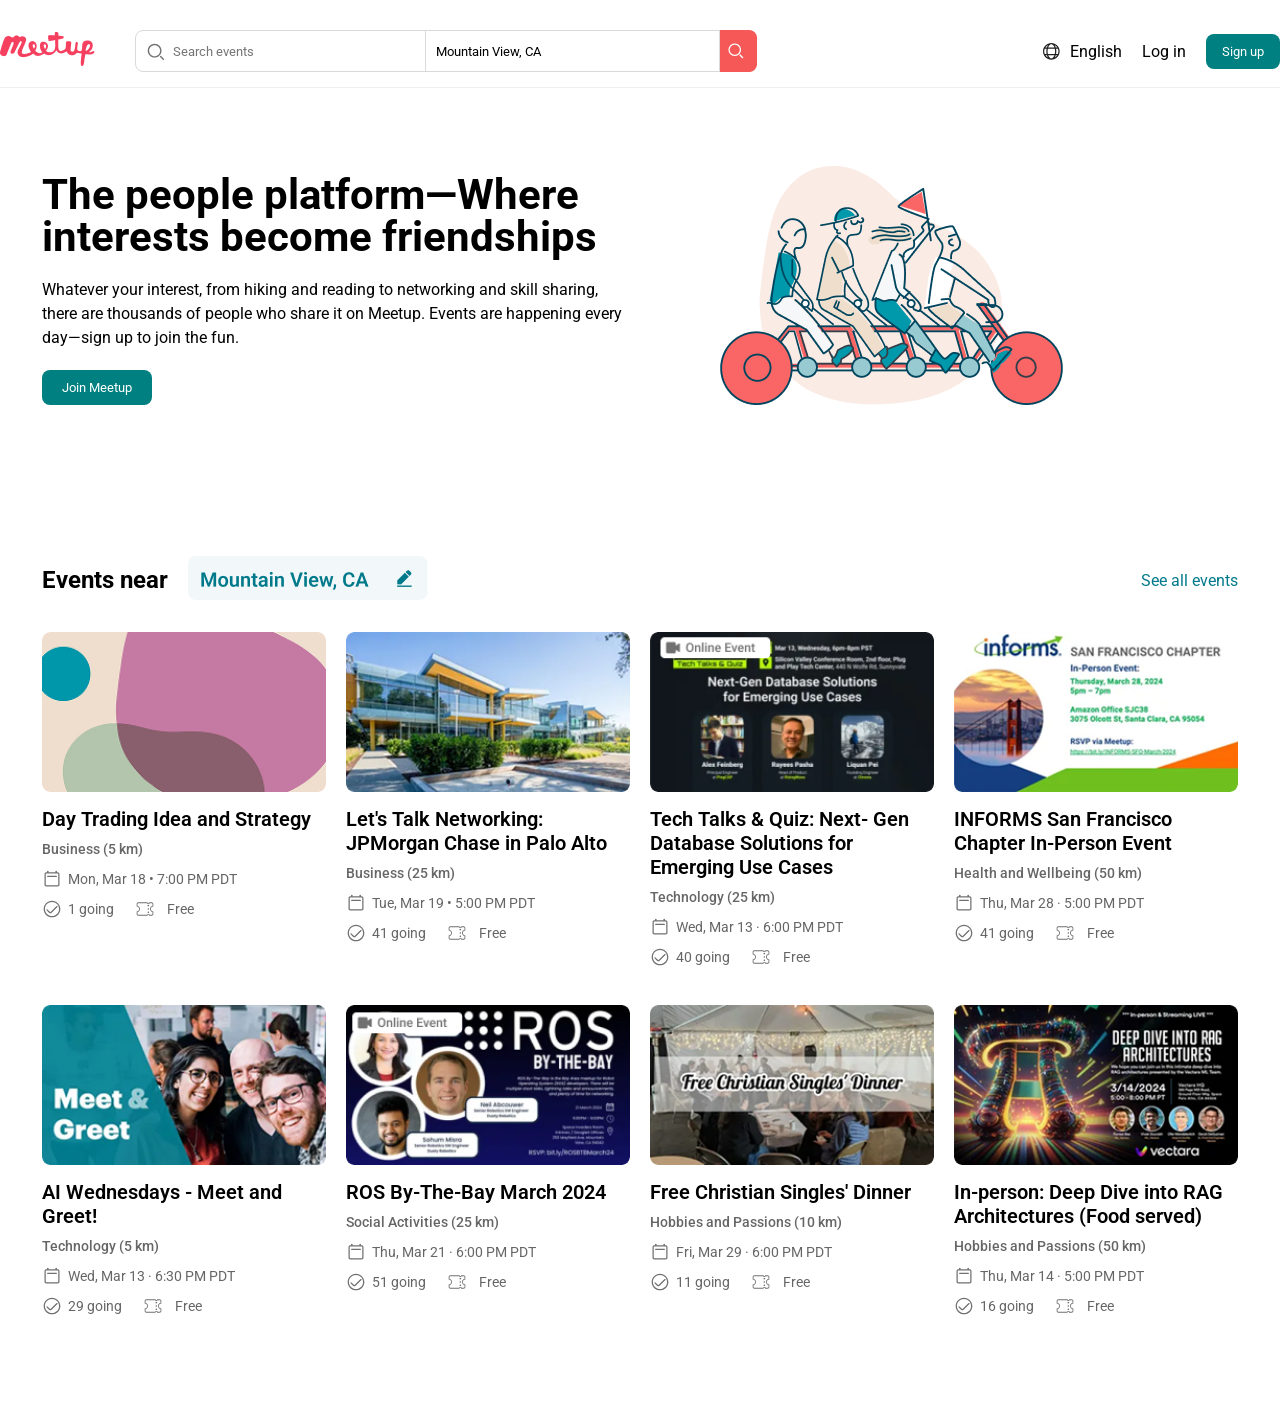
==== index.html @ 45588e48 "added header, hero and events near screens" ====
<!doctype html>
<html lang="en">
<head>
    <meta charset="UTF-8">
    <meta name="viewport"
          content="width=device-width, user-scalable=no, initial-scale=1.0, maximum-scale=1.0, minimum-scale=1.0">
    <meta http-equiv="X-UA-Compatible" content="ie=edge">
    <link href="https://fonts.googleapis.com/css2?family=Inter:ital,opsz,wght@0,14..32,100..900;1,14..32,100..900&family=Montserrat:ital,wght@0,100..900;1,100..900&family=Roboto:ital,wght@0,100..900;1,100..900&family=Yellowtail&display=swap"
          rel="stylesheet">
    <link rel="stylesheet" href="styles/style.css">
    <title>Meetup</title>
</head>
<body>
<header>
    <div class="navbar">
        <div class="navbar__left">
            <div class="logo">
                <a href="./index.html">
                    <img src="images/logo.png" alt="logo">
                </a>
            </div>
            <div class="search-bar">
                <div class="search">
                    <input type="text" placeholder="Search events">
                </div>
                <div class="search_events">
                    <input type="text" placeholder="Mountain View, CA">
                    <img src="images/ButtonSearchEvents.png" alt="Search Events">
                </div>
            </div>
        </div>

            <div class="navbar__right">
                    <div>
                        <img src="images/earth.svg" alt="earth"><span>English</span>
                    </div>
                    <div>Log in</div>
                    <button class="btn-signup">Sign up</button>
            </div>

    </div>
</header>
<section class="hero container">
    <div class="hero-text">
        <h1>The people platform—Where interests become friendships</h1>
        <p>Whatever your interest, from hiking and reading to networking and skill sharing, there are thousands of people who share it on Meetup. Events are happening every day—sign up to join the fun.</p>
        <button class="btn-primary">Join Meetup</button>
    </div>
    <div class="hero-image">
        <img src="images/hero.png" alt="Hero illustration">
    </div>
</section>

<section class="events container">
    <div class="events-header">
        <div class="events-header-left">
            <h2>Events near</h2>
            <div class="location"><img src="images/mountain_view.png" alt="mountain view"></div>
        </div>

        <a href="#" class="see-all">See all events</a>
    </div>
    <div class="events-grid">
        <div class="event-card">
            <div class="event-image"><img src="images/day_traiding.png" alt="day trading"></div>
            <h3>Day Trading Idea and Strategy</h3>
            <div class="category">Business (5 km)</div>
            <div class="date-time"><img src="images/calendar.svg" alt="calendar">Mon, Mar 18 • 7:00 PM PDT</div>
            <div class="info"><img src="images/ok.svg" alt="ok">1 going <img src="images/ticket.svg" alt="ticket">Free</div>
        </div>
        <div class="event-card">
            <div class="event-image"><img src="images/lets_talk.png" alt="lets talk"></div>
            <h3>Let's Talk Networking: JPMorgan Chase in Palo Alto</h3>
            <div class="category">Business (25 km)</div>
            <div class="date-time"><img src="images/calendar.svg" alt="calendar">Tue, Mar 19 • 5:00 PM PDT</div>
            <div class="info"><img src="images/ok.svg" alt="ok">41 going <img src="images/ticket.svg" alt="ticket">Free</div>
        </div>
        <div class="event-card">
            <div class="event-image"><img src="images/tech_talk.png" alt="tech talk"></div>
            <h3>Tech Talks & Quiz: Next- Gen Database Solutions for Emerging Use Cases</h3>
            <div class="category">Technology (25 km)</div>
            <div class="date-time"><img src="images/calendar.svg" alt="calendar">Wed, Mar 13 · 6:00 PM PDT</div>
            <div class="info"><img src="images/ok.svg" alt="ok">40 going <img src="images/ticket.svg" alt="ticket">Free</div>
        </div>
        <div class="event-card">
            <div class="event-image"><img src="images/informs_san_francisco.png" alt="informs san francisco"></div>
            <h3>INFORMS San Francisco Chapter In-Person Event</h3>
            <div class="category">Health and Wellbeing (50 km)</div>
            <div class="date-time"><img src="images/calendar.svg" alt="calendar">Thu, Mar 28 · 5:00 PM PDT</div>
            <div class="info"><img src="images/ok.svg" alt="ok">41 going <img src="images/ticket.svg" alt="ticket">Free</div>
        </div>
        <div class="event-card">
            <div class="event-image"><img src="images/meet_and_greet.png" alt="meet and greet"></div>
            <h3>AI Wednesdays - Meet and Greet!</h3>
            <div class="category">Technology (5 km)</div>
            <div class="date-time"><img src="images/calendar.svg" alt="calendar">Wed, Mar 13 · 6:30 PM PDT</div>
            <div class="info"><img src="images/ok.svg" alt="ok">29 going <img src="images/ticket.svg" alt="ticket">Free</div>
        </div>
        <div class="event-card">
            <div class="event-image"><img src="images/ros.png" alt="ros"></div>
            <h3>ROS By-The-Bay March 2024</h3>
            <div class="category">Social Activities (25 km)</div>
            <div class="date-time"><img src="images/calendar.svg" alt="calendar">Thu, Mar 21 · 6:00 PM PDT</div>
            <div class="info"><img src="images/ok.svg" alt="ok">51 going <img src="images/ticket.svg" alt="ticket">Free</div>
        </div>
        <div class="event-card">
            <div class="event-image"><img src="images/free_christian.png" alt="christian dinner"></div>
            <h3>Free Christian Singles' Dinner</h3>
            <div class="category">Hobbies and Passions (10 km)</div>
            <div class="date-time"><img src="images/calendar.svg" alt="calendar">Fri, Mar 29 · 6:00 PM PDT</div>
            <div class="info"><img src="images/ok.svg" alt="ok">11 going <img src="images/ticket.svg" alt="ticket">Free</div>
        </div>
        <div class="event-card">
            <div class="event-image"><img src="images/deep_dive.png" alt="deep dive"></div>
            <h3>In-person: Deep Dive into RAG Architectures (Food served)</h3>
            <div class="category">Hobbies and Passions (50 km)</div>
            <div class="date-time"><img src="images/calendar.svg" alt="calendar">Thu, Mar 14 · 5:00 PM PDT</div>
            <div class="info"><img src="images/ok.svg" alt="ok">16 going <img src="images/ticket.svg" alt="ticket">Free</div>
        </div>
    </div>
</section>




<script type="module" src="scripts/script.js"></script>
</body>
</html>
---- styles/style.css ----
* {
    margin: 0;
    padding: 0;
    font-family: Roboto;
    box-sizing: border-box;
}

body {
    background: #fff;
}

header {
    max-width: 1512px;
    margin: 0 auto;
    padding: 15px 0;
}
.container {
    max-width: 1196px;
    margin: 0 auto;
}

.navbar {
    padding: 15px 0;
    border-bottom: 1px solid #eee;
    display: flex;
    justify-content: space-between;
    align-items: center;
}

.navbar__left {
    display: flex;
    gap: 40px;
    align-items: center;
}
.navbar__right {
    display: flex;
    gap: 20px;
    align-items: center;
}

.search-bar {
    display: flex;
    justify-content: center;
}

.search {
    position: relative;
    display: flex;
}

.search input {
    padding-left: 37px;
    border: 1px solid #D9D9D9;
    border-radius: 8px;
    width: 300px;
}

.search::before {
    content: url('../images/search.svg');
    position: absolute;
    left: 10px;
    top: 53%;
    transform: translateY(-50%);
    width: 22px;
    height: 22px;
    pointer-events: none;
}

.search_events {
    display: flex;
    margin-left: -10px;
}

.search_events img {
    margin-left: -5px;
    cursor: pointer;
}

.search_events input {
    padding-left: 10px;
    border: 1px solid #D9D9D9;
    z-index: 2;
    width: 295px;
}

.search_events input::placeholder {
    color: #000000;
}

.navbar__right div:first-child {
    display: flex;
    align-items: center;
    gap: 10px;
}

.navbar .btn-signup {
    background-color: #008080;
    color: #fff;
    padding: 10px 16px;
    border: none;
    border-radius: 8px;
    cursor: pointer;
}

.hero {
    display: flex;
    justify-content: flex-start;
    gap: 50px;
    align-items: center;
    padding: 50px 0 90px 0;
}

.hero-text h1 {
    font-size: 42px;
    font-weight: 700;
    line-height: 42px;
    margin-bottom: 20px;
    max-width: 600px;
}

.hero-text p {
    font-size: 16px;
    margin-bottom: 20px;
    max-width: 580px;
    font-weight: 400;
    line-height: 24px;
}

.btn-primary {
    padding: 10px 20px;
    background-color: #008080;
    color: white;
    border: none;
    border-radius: 8px;
    cursor: pointer;
}

.hero-image img {
    max-width: 400px;
}

.events-header {
    display: flex;
    justify-content: space-between;
    align-items: center;
    margin: 40px 0 20px;
}

.events-header-left {
    display: flex;
    align-items: center;
    gap: 20px;
}

.events-header a {
    text-decoration: none;
    color: #00798A;
}

.events-grid {
    display: grid;
    grid-template-columns: repeat(4, 1fr);
    gap: 20px;
    margin-bottom: 80px;
}

.event-card {
    border-radius: 8px;
}

.event-card img {
    width: 100%;
    border-radius: 8px;
}

.event-card h3 {
    font-size: 20px;
    font-weight: 600;
    line-height: 24px;
    margin: 12px 0 5px;
    vertical-align: middle;
}

.event-card div {
    font-size: 14px;
    color: #666;
    margin-top: 8px;
    margin-bottom: 10px;
}

.category {
    font-weight: 500;
    line-height: 20px;
    vertical-align: middle;
}

.date-time, .info {
    display: flex;
    align-items: center;
    gap: 6px;
}

.date-time img {
    width: 20px;
    height: 20px;
}

.info img {
    width: 20px;
    height: 20px;
}

.info img:last-child {
    margin-left: 15px;
    margin-right: 6px;
}
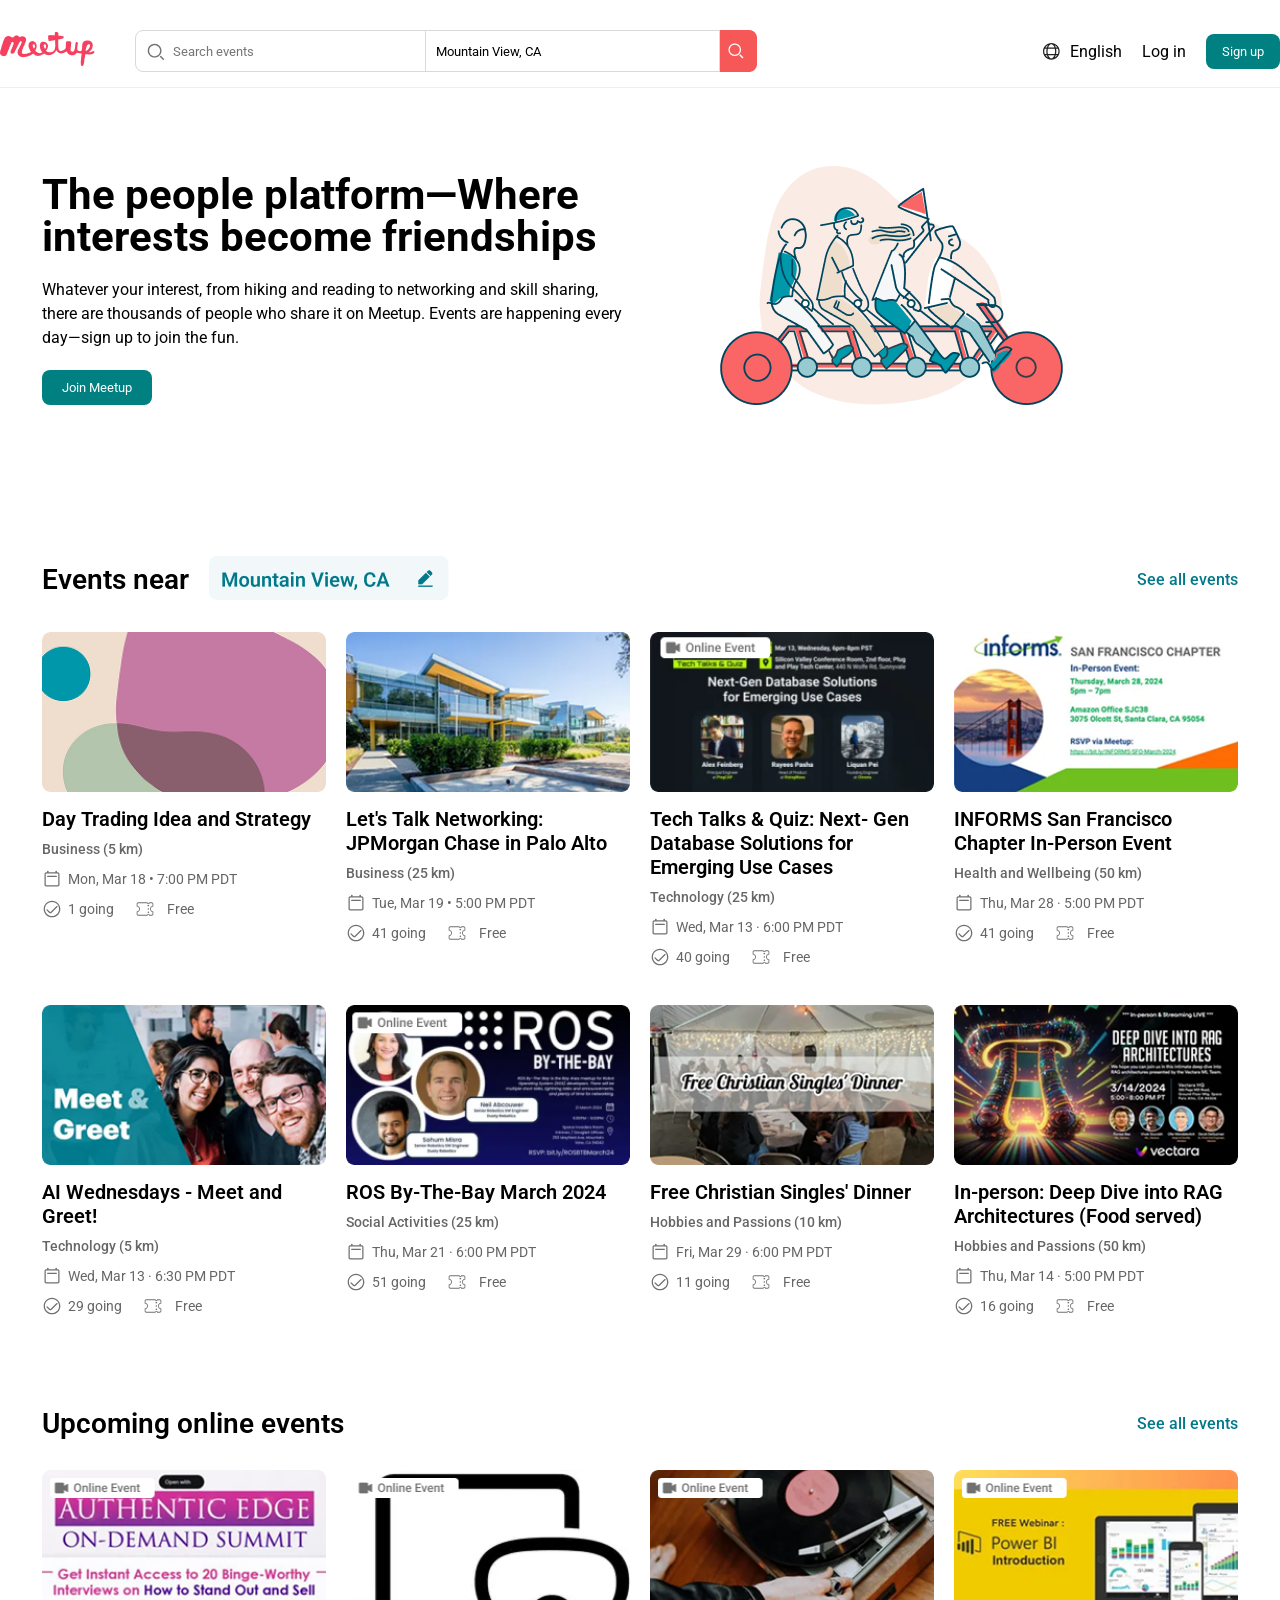
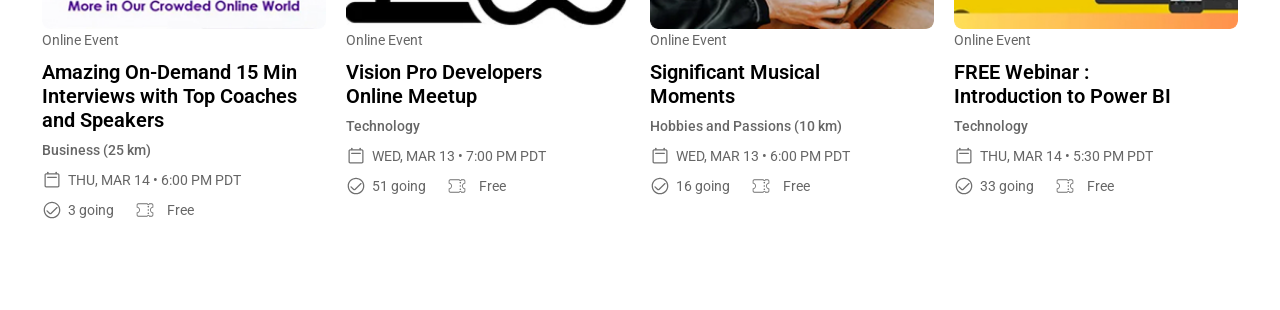
==== commit 3b097c1a: "added upcoming online events screen" ====
--- a/index.html
+++ b/index.html
@@ -120,6 +120,64 @@
     </div>
 </section>
 
+<section class="online-events container">
+
+    <div class="events-header">
+        <h2>Upcoming online events</h2>
+        <a href="#">See all events</a>
+    </div>
+
+    <div class="events-grid">
+        <div class="event-card">
+            <div class="event-image online">
+                <img src="images/event_online_1.jpg" alt="summit">
+                <span class="badge">Online Event</span>
+            </div>
+            <h3>Amazing On-Demand 15 Min Interviews with Top Coaches and Speakers</h3>
+            <div class="category">Business (25 km)</div>
+            <div class="date"><img src="images/calendar.svg" alt="calendar">
+                THU, MAR 14 • 6:00 PM PDT
+            </div>
+            <div class="info"><img src="images/ok.svg" alt="ok">3 going <img src="images/ticket.svg" alt="ticket">Free</div>
+        </div>
+
+        <div class="event-card">
+            <div class="event-image online">
+                <img src="images/online_event_2.jpg" alt="meetup">
+                <span class="badge">Online Event</span>
+            </div>
+
+            <h3>Vision Pro Developers<br> Online Meetup</h3>
+            <div class="category">Technology</div>
+            <div class="date"><img src="images/calendar.svg" alt="calendar">WED, MAR 13 • 7:00 PM PDT</div>
+            <div class="info"><img src="images/ok.svg" alt="ok">51 going <img src="images/ticket.svg" alt="ticket">Free</div>
+        </div>
+
+        <div class="event-card">
+            <div class="event-image online">
+                <img src="images/online_event_3.jpg" alt="musical moments">
+                <span class="badge">Online Event</span>
+            </div>
+
+            <h3>Significant Musical<br> Moments</h3>
+            <div class="category">Hobbies and Passions (10 km)</div>
+            <div class="date"><img src="images/calendar.svg" alt="calendar">WED, MAR 13 • 6:00 PM PDT</div>
+            <div class="info"><img src="images/ok.svg" alt="ok">16 going <img src="images/ticket.svg" alt="ticket">Free</div>
+        </div>
+
+        <div class="event-card">
+            <div class="event-image online">
+                <img src="images/online_event_4.jpg" alt="power bi">
+                <span class="badge">Online Event</span>
+            </div>
+            <h3>FREE Webinar :<br> Introduction to Power BI</h3>
+            <div class="category">Technology</div>
+            <div class="date"><img src="images/calendar.svg" alt="calendar">THU, MAR 14 • 5:30 PM PDT</div>
+            <div class="info"><img src="images/ok.svg" alt="ok">33 going <img src="images/ticket.svg" alt="ticket">Free</div>
+        </div>
+    </div>
+</section>
+
 
 
 
--- a/styles/style.css
+++ b/styles/style.css
@@ -155,6 +155,10 @@
 .events-header a {
     text-decoration: none;
     color: #00798A;
+    font-weight: 500;
+    font-size: 16px;
+    line-height: 24px;
+    vertical-align: middle;
 }
 
 .events-grid {
@@ -194,7 +198,7 @@
     vertical-align: middle;
 }
 
-.date-time, .info {
+.date-time, .info, .date {
     display: flex;
     align-items: center;
     gap: 6px;
@@ -215,3 +219,38 @@
     margin-right: 6px;
 }
 
+.online-events {
+    margin-top: 60px;
+}
+
+.events-header h2 {
+    font-size: 28px;
+    font-weight: 600;
+    line-height: 36px;
+    vertical-align: middle;
+}
+
+.online {
+    position: relative;
+}
+
+.online::before {
+    content: "";
+    position: absolute;
+    top: 8px;
+    left: 8px;
+    width: 105px;
+    height: 20px;
+    background: url("../images/online_event.png") center no-repeat;
+}
+
+.event-image img {
+    width: 100%;
+    border-radius: 8px;
+}
+
+.date img {
+    width: 20px;
+    height: 20px;
+}
+
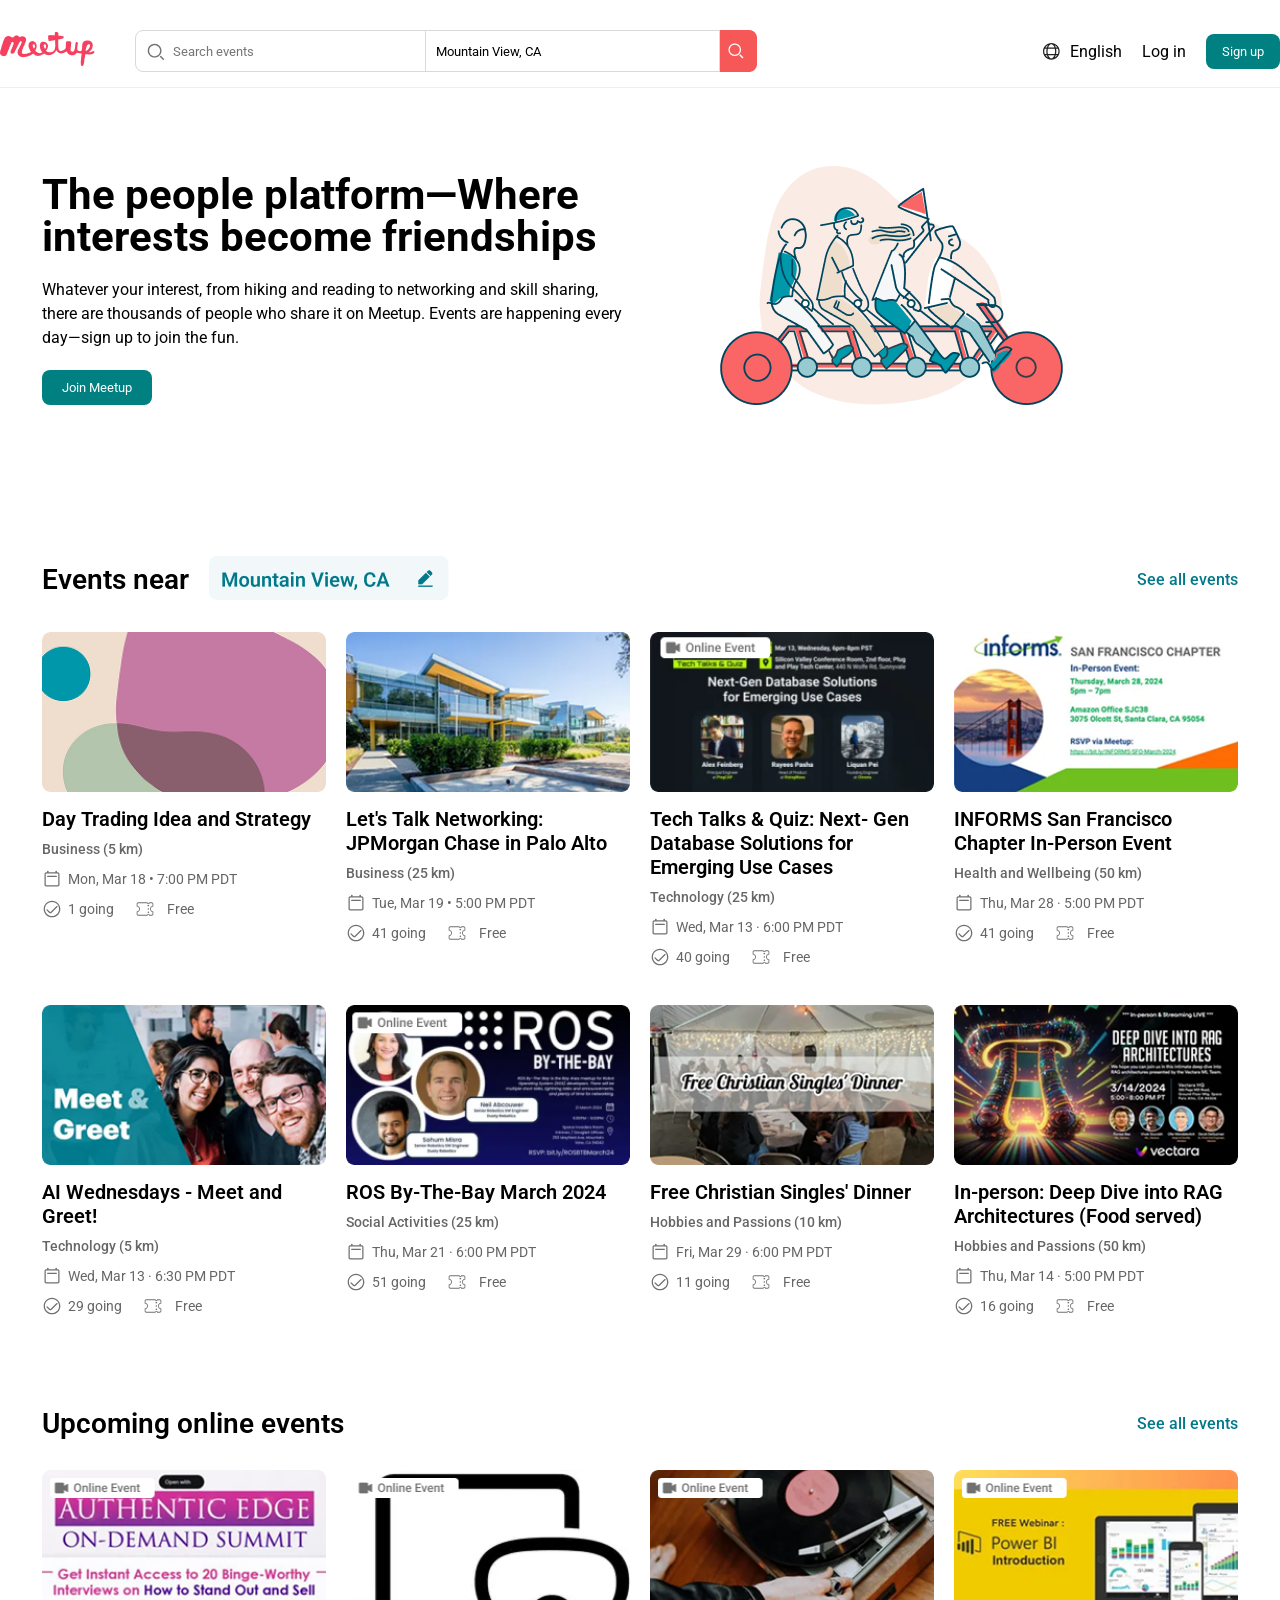
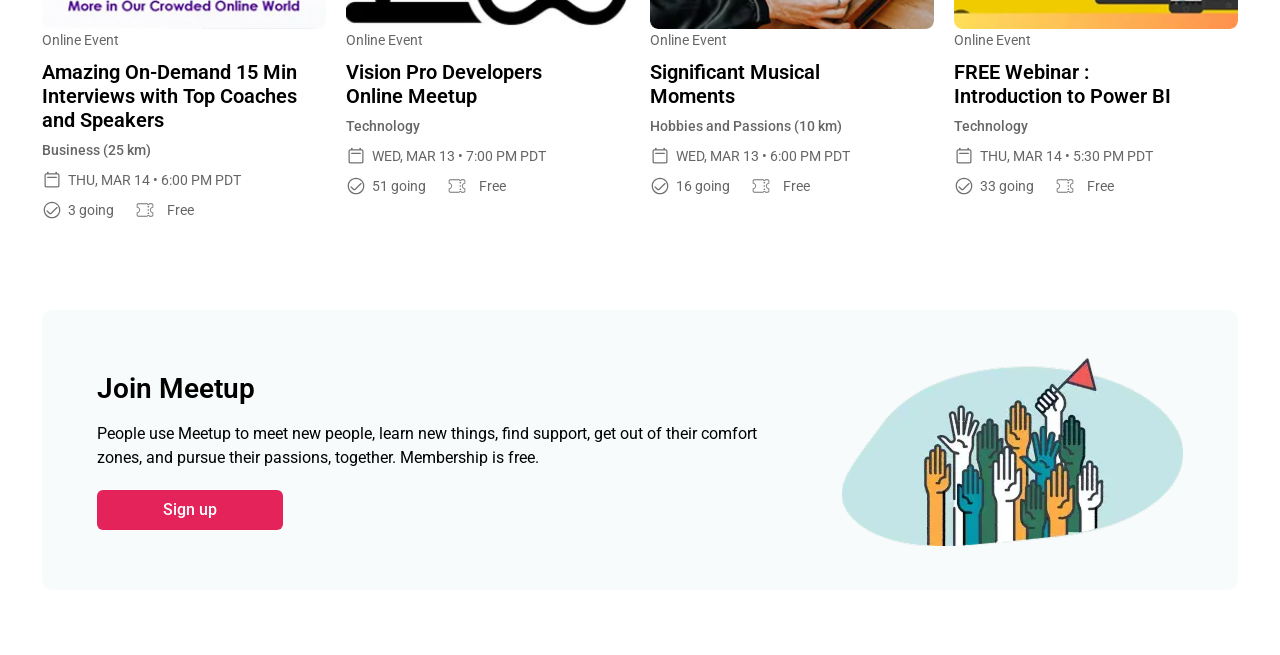
==== commit cf90e155: "added join meetup screen" ====
--- a/index.html
+++ b/index.html
@@ -178,7 +178,25 @@
     </div>
 </section>
 
-
+<section class="join container">
+
+    <div class="join-text">
+        <h2>Join Meetup</h2>
+
+        <p>
+            People use Meetup to meet new people, learn new things, find support,
+            get out of their comfort zones, and pursue their passions, together.
+            Membership is free.
+        </p>
+
+        <button class="signup-btn">Sign up</button>
+    </div>
+
+    <div class="join-image">
+        <img src="images/join.png" alt="">
+    </div>
+
+</section>
 
 
 <script type="module" src="scripts/script.js"></script>
--- a/styles/style.css
+++ b/styles/style.css
@@ -254,3 +254,52 @@
     height: 20px;
 }
 
+
+.join {
+    margin-top: 60px;
+    background: #97CAD114;
+    border-radius: 10px;
+
+    display: flex;
+    align-items: center;
+    justify-content: space-between;
+    gap: 85px;
+
+    padding: 40px 55px;
+    margin-bottom: 65px;
+}
+
+.join-text {
+
+}
+
+.join-text h2 {
+    margin-bottom: 15px;
+    font-weight: 600;
+    font-size: 28px;
+    line-height: 36px;
+    vertical-align: middle;
+}
+
+.join-text p {
+    margin-bottom: 20px;
+    font-size: 16px;
+    font-weight: 400;
+    line-height: 24px;
+    vertical-align: middle;
+}
+
+.signup-btn {
+    background: #E32359;
+    border: none;
+    padding: 8px 66px;
+    color: white;
+    border-radius: 6px;
+    cursor: pointer;
+    font-size: 16px;
+    font-weight: 500;
+    line-height: 24px;
+    vertical-align: middle;
+}
+
+
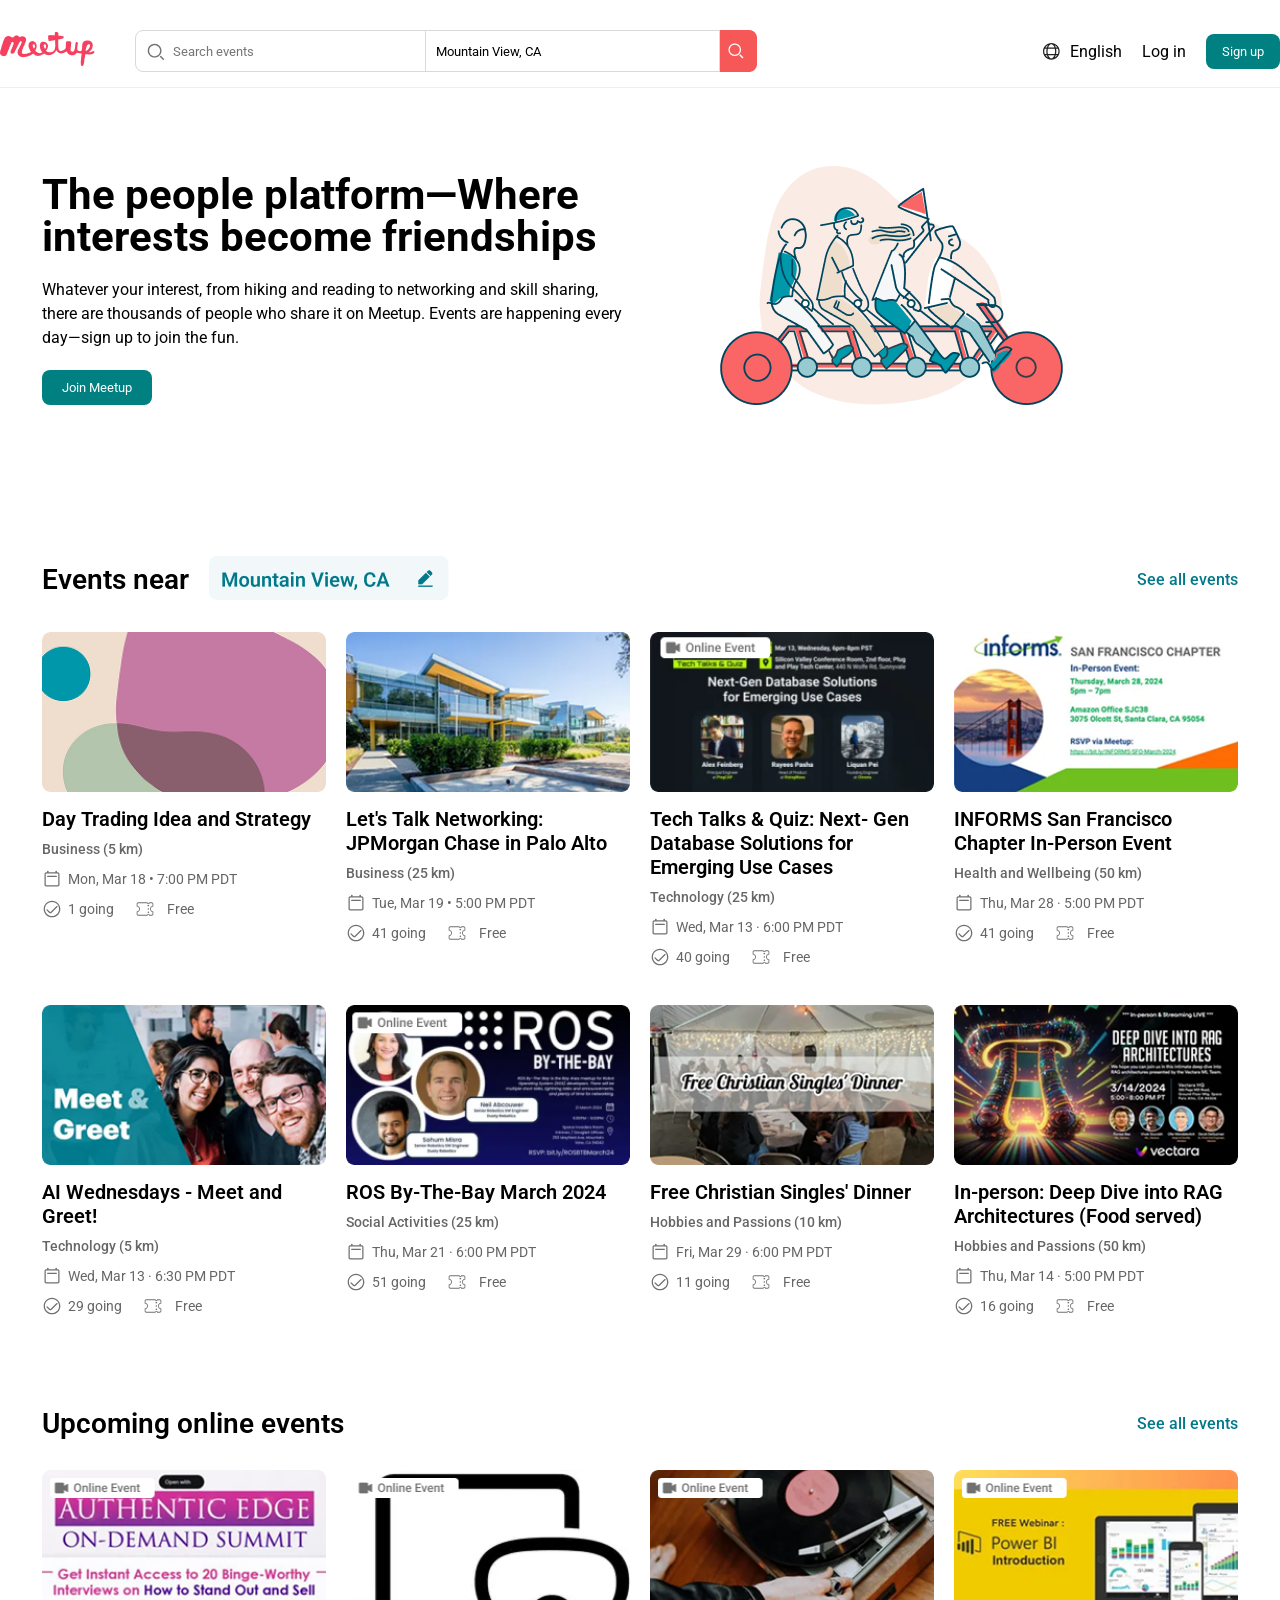
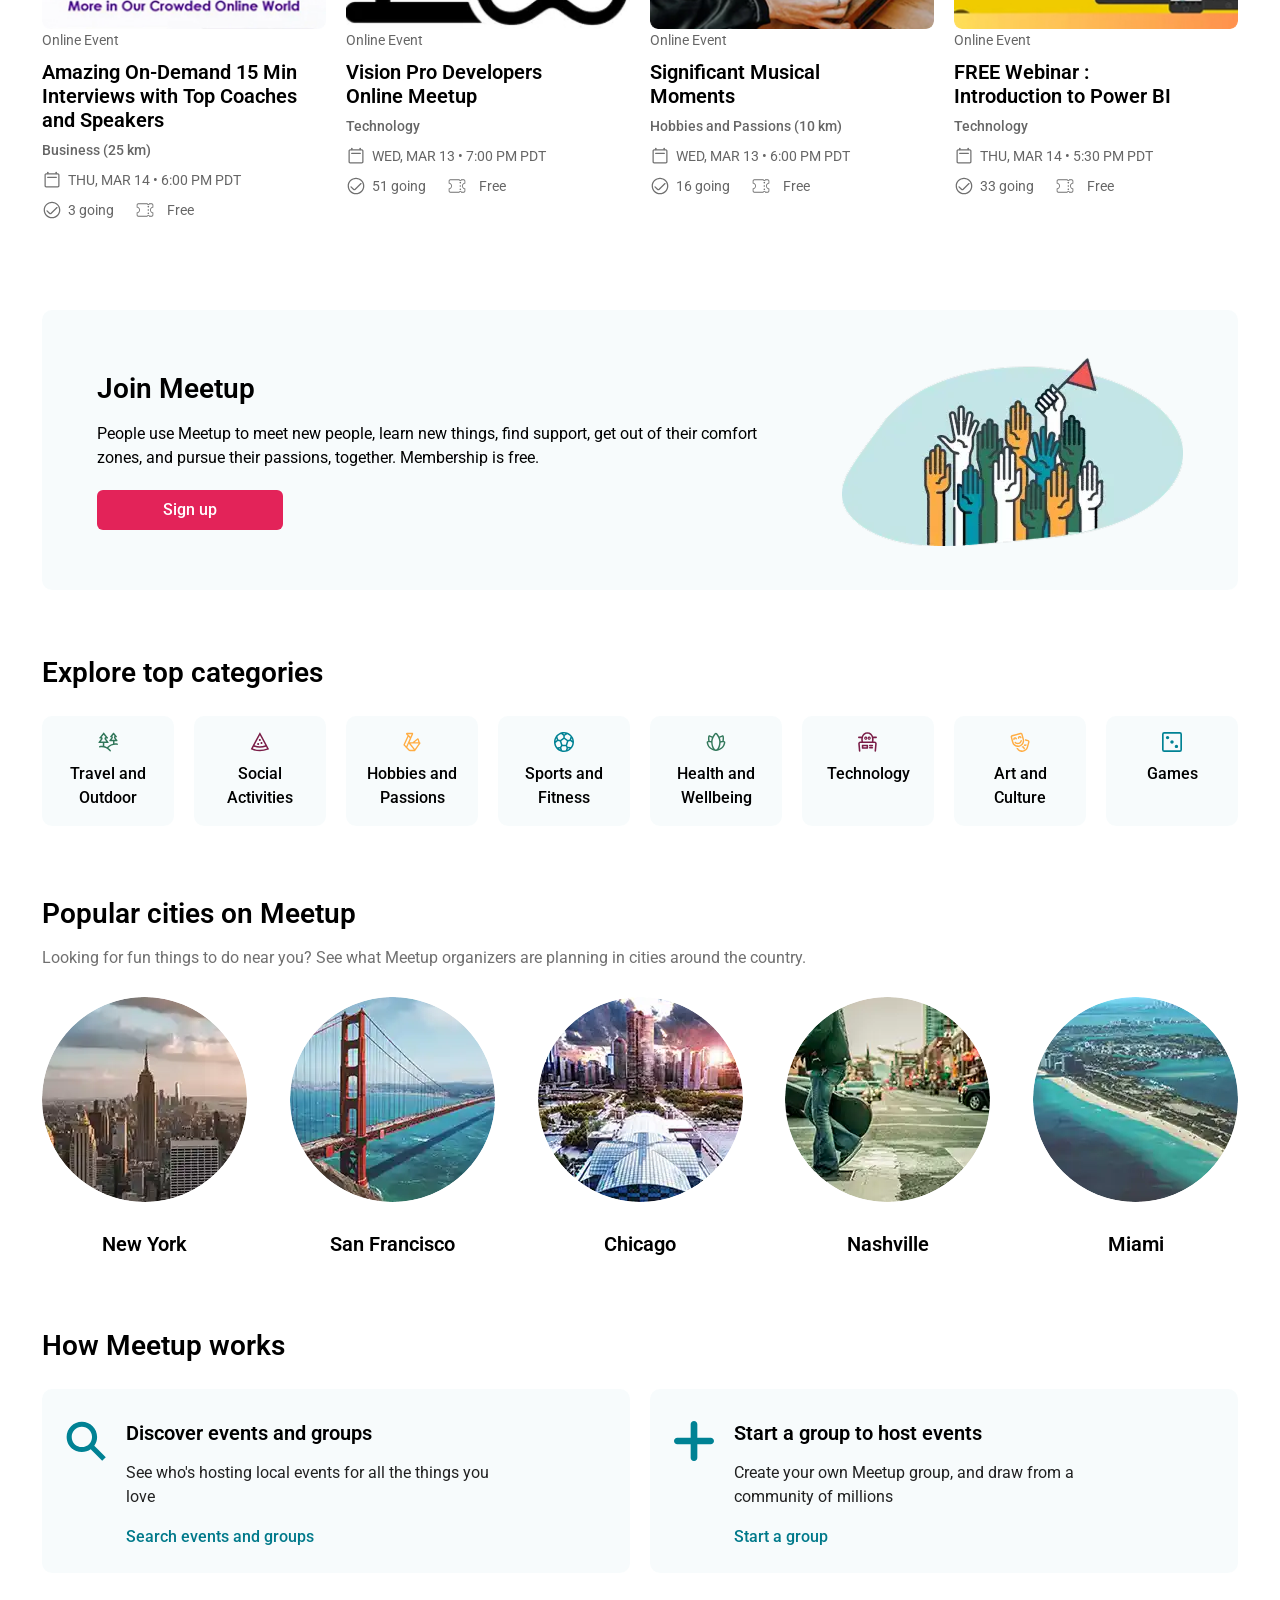
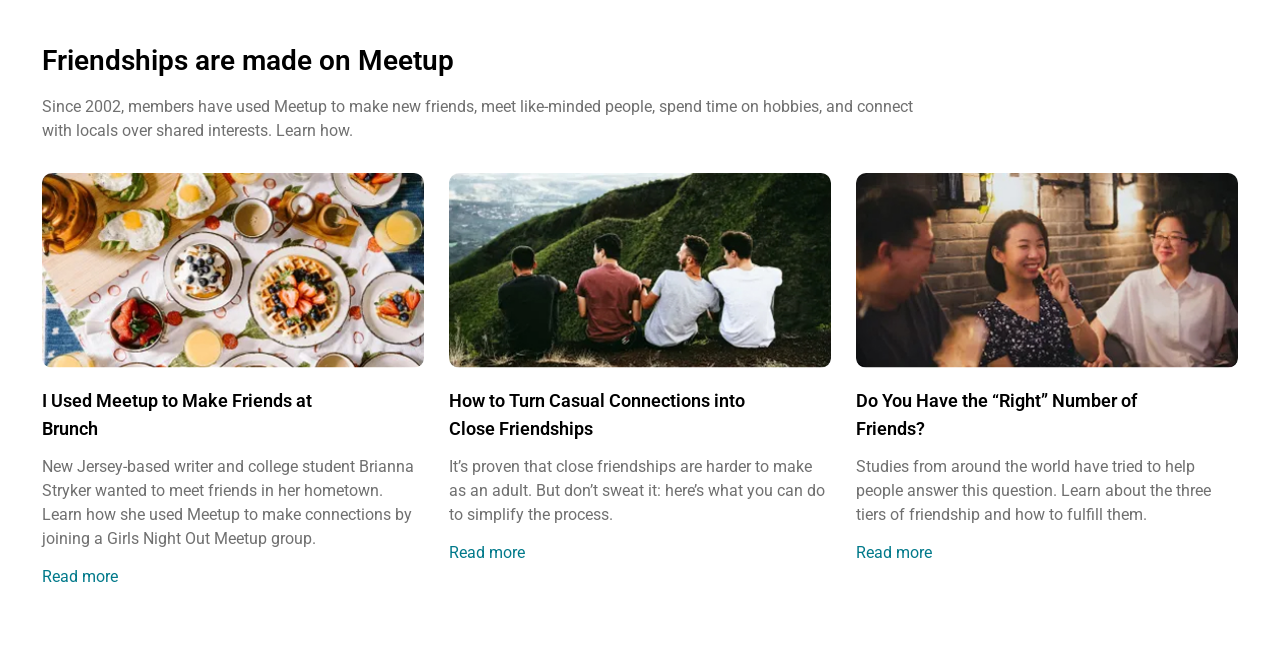
==== commit 2d607f5e: "added categories, popular meetup, how meetup works, friendships meetup screens" ====
--- a/index.html
+++ b/index.html
@@ -198,6 +198,210 @@
 
 </section>
 
+<section class="categories container">
+
+    <h2>Explore top categories</h2>
+
+    <div class="categories-grid">
+
+        <div class="category-card">
+            <img src="images/travel_and_outdoor.svg" alt="outdoor">
+            <p>Travel and Outdoor</p>
+        </div>
+
+        <div class="category-card">
+            <img src="images/social_activities.svg" alt="social activities">
+            <p>Social Activities</p>
+        </div>
+
+        <div class="category-card">
+            <img src="images/hobbies_and_passions.svg" alt="hobbies and passions">
+            <p>Hobbies and Passions</p>
+        </div>
+
+        <div class="category-card">
+            <img src="images/sports_and_fitness.svg" alt="sports and fitness">
+            <p>Sports and Fitness</p>
+        </div>
+
+        <div class="category-card">
+            <img src="images/health_and_wellness.svg" alt="health and wellness">
+            <p>Health and Wellbeing</p>
+        </div>
+
+        <div class="category-card">
+            <img src="images/technology.svg" alt="technology">
+            <p>Technology</p>
+        </div>
+
+        <div class="category-card">
+            <img src="images/art_and_culture.svg" alt="arts and culture">
+            <p>Art and Culture</p>
+        </div>
+
+        <div class="category-card">
+            <img src="images/games.svg" alt="games">
+            <p>Games</p>
+        </div>
+
+    </div>
+
+</section>
+
+<section class="cities container">
+
+    <h2>Popular cities on Meetup</h2>
+
+    <p class="cities-subtitle">
+        Looking for fun things to do near you? See what Meetup organizers are planning in cities around the country.
+    </p>
+
+    <div class="cities-grid">
+
+        <div class="city-card">
+            <img src="images/new_york.png" alt="new york">
+            <div>New York</div>
+        </div>
+
+        <div class="city-card">
+            <img src="images/san_francisco.png" alt="san francisco">
+            <div>San Francisco</div>
+        </div>
+
+        <div class="city-card">
+            <img src="images/chicago.png" alt="chicago">
+            <div>Chicago</div>
+        </div>
+
+        <div class="city-card">
+            <img src="images/nashville.png" alt="nashville">
+            <div>Nashville</div>
+        </div>
+
+        <div class="city-card">
+            <img src="images/miami.png" alt="miami">
+            <div>Miami</div>
+        </div>
+
+    </div>
+
+</section>
+
+<section class="how container">
+
+    <h2>How Meetup works</h2>
+
+    <div class="how-grid">
+
+        <div class="how-card">
+
+            <div class="how-icon">
+                <img src="images/search_how.svg" alt="search icon">
+            </div>
+
+            <div class="how-content">
+                <h3>Discover events and groups</h3>
+
+                <p>
+                    See who's hosting local events for all the things you love
+                </p>
+
+                <a href="#">Search events and groups</a>
+            </div>
+
+        </div>
+
+
+        <div class="how-card">
+
+            <div class="how-icon">
+                <img src="images/plus-icon.svg" alt="plus icon">
+            </div>
+
+            <div class="how-content">
+                <h3>Start a group to host events</h3>
+
+                <p>
+                    Create your own Meetup group, and draw from a community of millions
+                </p>
+
+                <a href="#">Start a group</a>
+            </div>
+
+        </div>
+
+    </div>
+
+</section>
+
+<section class="stories container">
+
+    <h2>Friendships are made on Meetup</h2>
+
+    <p class="stories-subtitle">
+        Since 2002, members have used Meetup to make new friends,
+        meet like-minded people, spend time on hobbies, and connect
+        with locals over shared interests. Learn how.
+    </p>
+
+    <div class="stories-grid">
+
+        <div class="story-card">
+
+            <img src="images/first_article.jpg" alt="first article">
+
+            <h3>I Used Meetup to Make Friends at<br> Brunch</h3>
+
+            <p>
+                New Jersey-based writer and college student
+                Brianna Stryker wanted to meet friends in her
+                hometown. Learn how she used Meetup to make
+                connections by joining a Girls Night Out Meetup
+                group.
+            </p>
+
+            <a href="#">Read more</a>
+
+        </div>
+
+
+        <div class="story-card">
+
+            <img src="images/second_article.jpg" alt="second article">
+
+            <h3>How to Turn Casual Connections into<br> Close Friendships</h3>
+
+            <p>
+                It’s proven that close friendships are harder to
+                make as an adult. But don’t sweat it: here’s what
+                you can do to simplify the process.
+            </p>
+
+            <a href="#">Read more</a>
+
+        </div>
+
+
+        <div class="story-card">
+
+            <img src="images/third_article.jpg" alt="third article">
+
+            <h3>Do You Have the “Right” Number of<br> Friends?</h3>
+
+            <p>
+                Studies from around the world have tried to help
+                people answer this question. Learn about the
+                three tiers of friendship and how to fulfill them.
+            </p>
+
+            <a href="#">Read more</a>
+
+        </div>
+
+    </div>
+
+</section>
+
 
 <script type="module" src="scripts/script.js"></script>
 </body>
--- a/styles/style.css
+++ b/styles/style.css
@@ -302,4 +302,209 @@
     vertical-align: middle;
 }
 
-
+.categories {
+    margin-top: 60px;
+    margin-bottom: 60px;
+}
+
+.categories h2 {
+    margin-bottom: 25px;
+    font-size: 28px;
+    font-weight: 600;
+    line-height: 36px;
+    vertical-align: middle;
+}
+
+.categories-grid {
+    display: grid;
+    grid-template-columns: repeat(8, 1fr);
+    gap: 20px;
+}
+
+.category-card {
+    background: #97CAD114;
+    border-radius: 10px;
+    padding: 16px;
+    text-align: center;
+    transition: 0.2s;
+}
+
+.category-card img {
+    margin-bottom: 6px;
+}
+
+.category-card p {
+    font-size: 16px;
+    font-weight: 500;
+    line-height: 24px;
+    vertical-align: middle;
+    horiz-align: center;
+}
+
+.category-card:hover {
+    background: #eef1f3;
+}
+
+.cities {
+    margin-top: 70px;
+    margin-bottom: 70px;
+}
+
+.cities h2 {
+    margin-bottom: 10px;
+    font-size: 28px;
+    font-weight: 600;
+    line-height: 36px;
+    vertical-align: middle;
+}
+
+.cities-subtitle {
+    color: #707070;
+    margin-bottom: 30px;
+    margin-top: 16px;
+}
+
+.cities-grid {
+    display: flex;
+    justify-content: space-between;
+    gap: 40px;
+}
+
+.city-card {
+    text-align: center;
+}
+
+.city-card img {
+    object-fit: cover;
+    border-radius: 50%;
+    margin-bottom: 24px;
+}
+
+.city-card div {
+    font-weight: 600;
+    font-size: 20px;
+    line-height: 28px;
+    vertical-align: middle;
+    horiz-align: center;
+}
+
+.how {
+    margin-top: 70px;
+    margin-bottom: 70px;
+}
+
+.how h2 {
+    margin-bottom: 25px;
+    font-size: 28px;
+    font-weight: 600;
+    line-height: 36px;
+    vertical-align: middle;
+}
+
+.how-grid {
+    display: flex;
+    gap: 20px;
+}
+
+.how-card {
+    background: #97CAD114;
+    border-radius: 10px;
+    padding: 32px 112px 24px 24px;
+    display: flex;
+    gap: 20px;
+    flex: 1;
+}
+
+.how-icon img {
+    width: 40px;
+}
+
+.how-content h3 {
+    margin-bottom: 16px;
+    font-size: 20px;
+    font-weight: 600;
+    line-height: 24px;
+    vertical-align: middle;
+}
+
+.how-content p {
+    color: #212121;
+    margin-bottom: 16px;
+    font-size: 16px;
+    font-weight: 400;
+    line-height: 24px;
+    vertical-align: middle;
+}
+
+.how-content a {
+    color: #00798a;
+    text-decoration: none;
+    font-size: 16px;
+    font-weight: 500;
+    line-height: 24px;
+    vertical-align: middle;
+}
+
+.stories {
+    margin-top: 50px;
+    margin-bottom: 60px;
+}
+
+.stories h2 {
+    margin-bottom: 16px;
+    font-size: 28px;
+    font-weight: 600;
+    line-height: 36px;
+    vertical-align: middle;
+}
+
+.stories-subtitle {
+    color: #707070;
+    margin-bottom: 30px;
+    max-width: 880px;
+    font-size: 16px;
+    font-weight: 400;
+    line-height: 24px;
+    vertical-align: middle;
+}
+
+.stories-grid {
+    display: grid;
+    grid-template-columns: repeat(3, 1fr);
+    gap: 25px;
+}
+
+.story-card img {
+    width: 100%;
+    border-radius: 10px;
+    margin-bottom: 15px;
+}
+
+.story-card h3 {
+    font-size: 18px;
+    font-weight: 600;
+    line-height: 28px;
+    vertical-align: middle;
+    margin-bottom: 12px;
+}
+
+.story-card p {
+    font-size: 16px;
+    font-weight: 400;
+    line-height: 24px;
+    vertical-align: middle;
+    color: #707070;
+    margin-bottom: 16px;
+}
+
+.story-card a {
+    color: #00798a;
+    text-decoration: none;
+}
+
+.footer-container {
+    margin: 0 auto;
+    max-width: 1120px;
+}
+
+
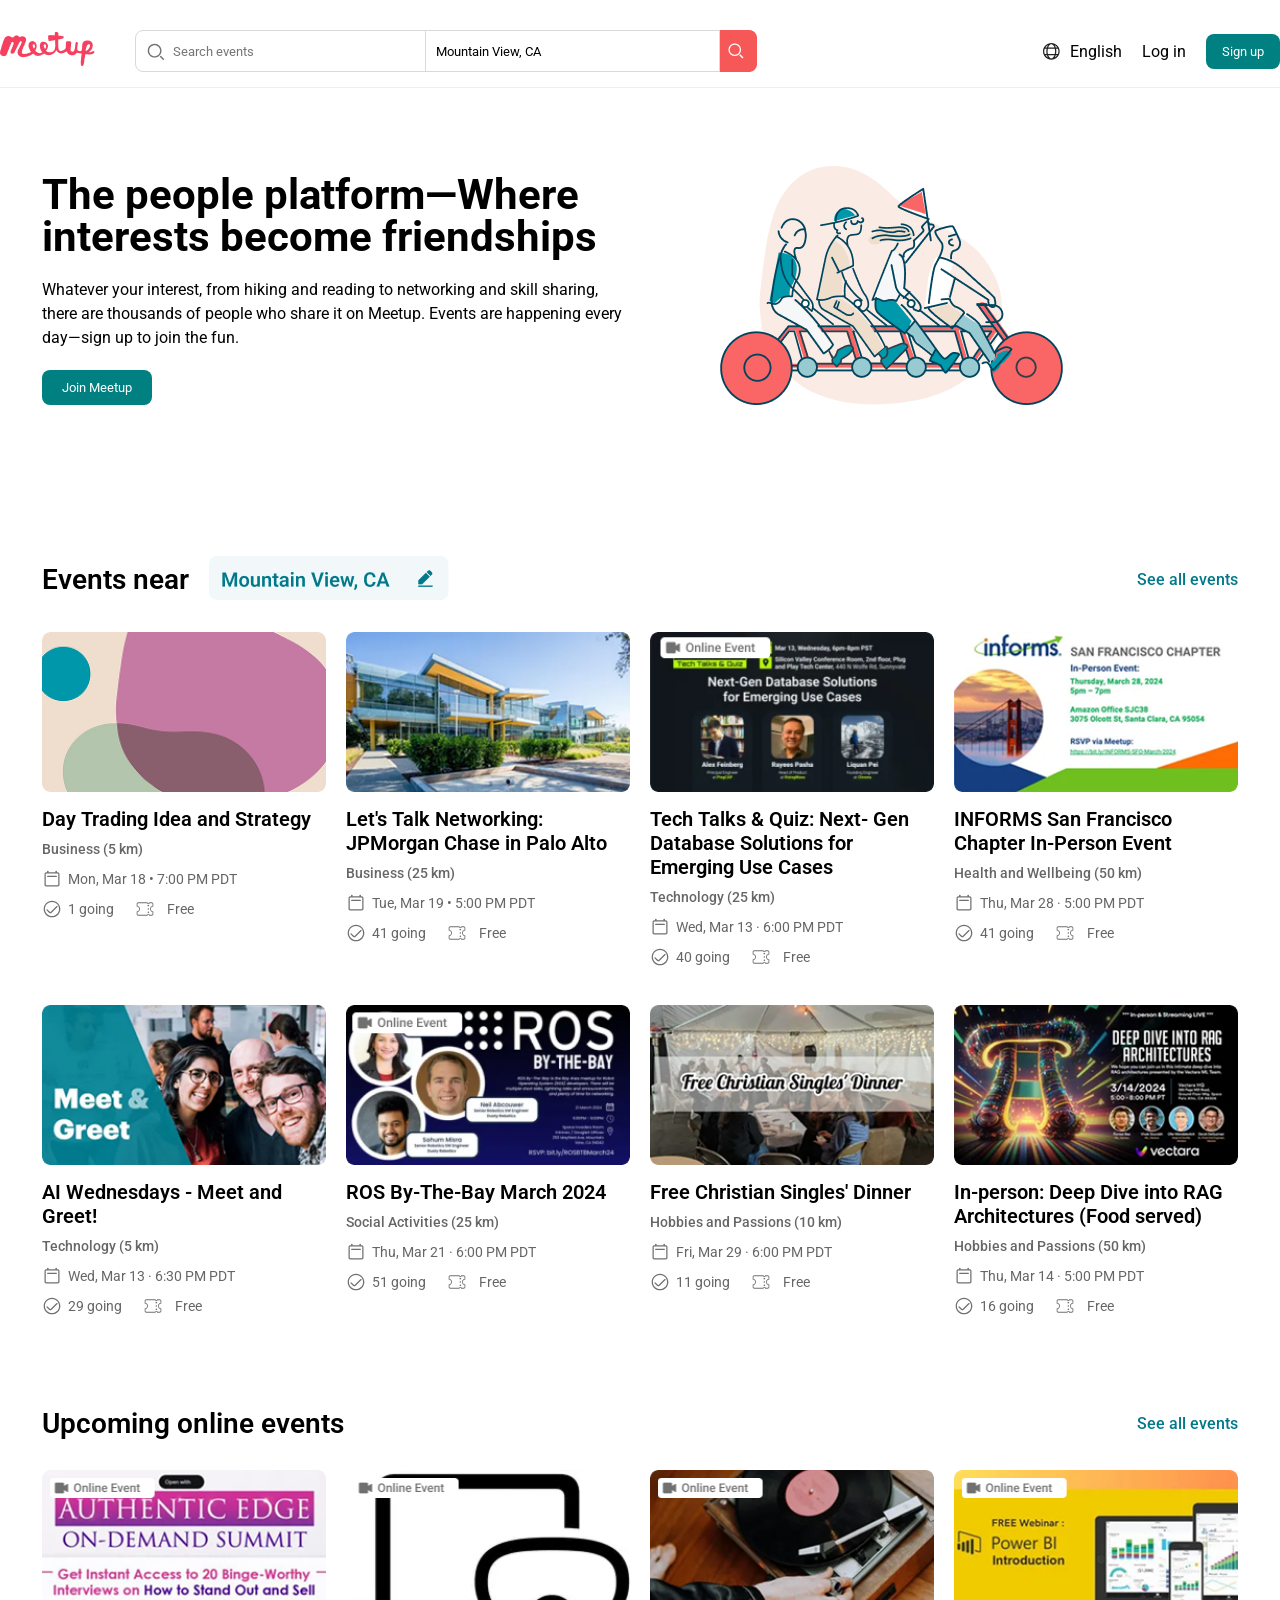
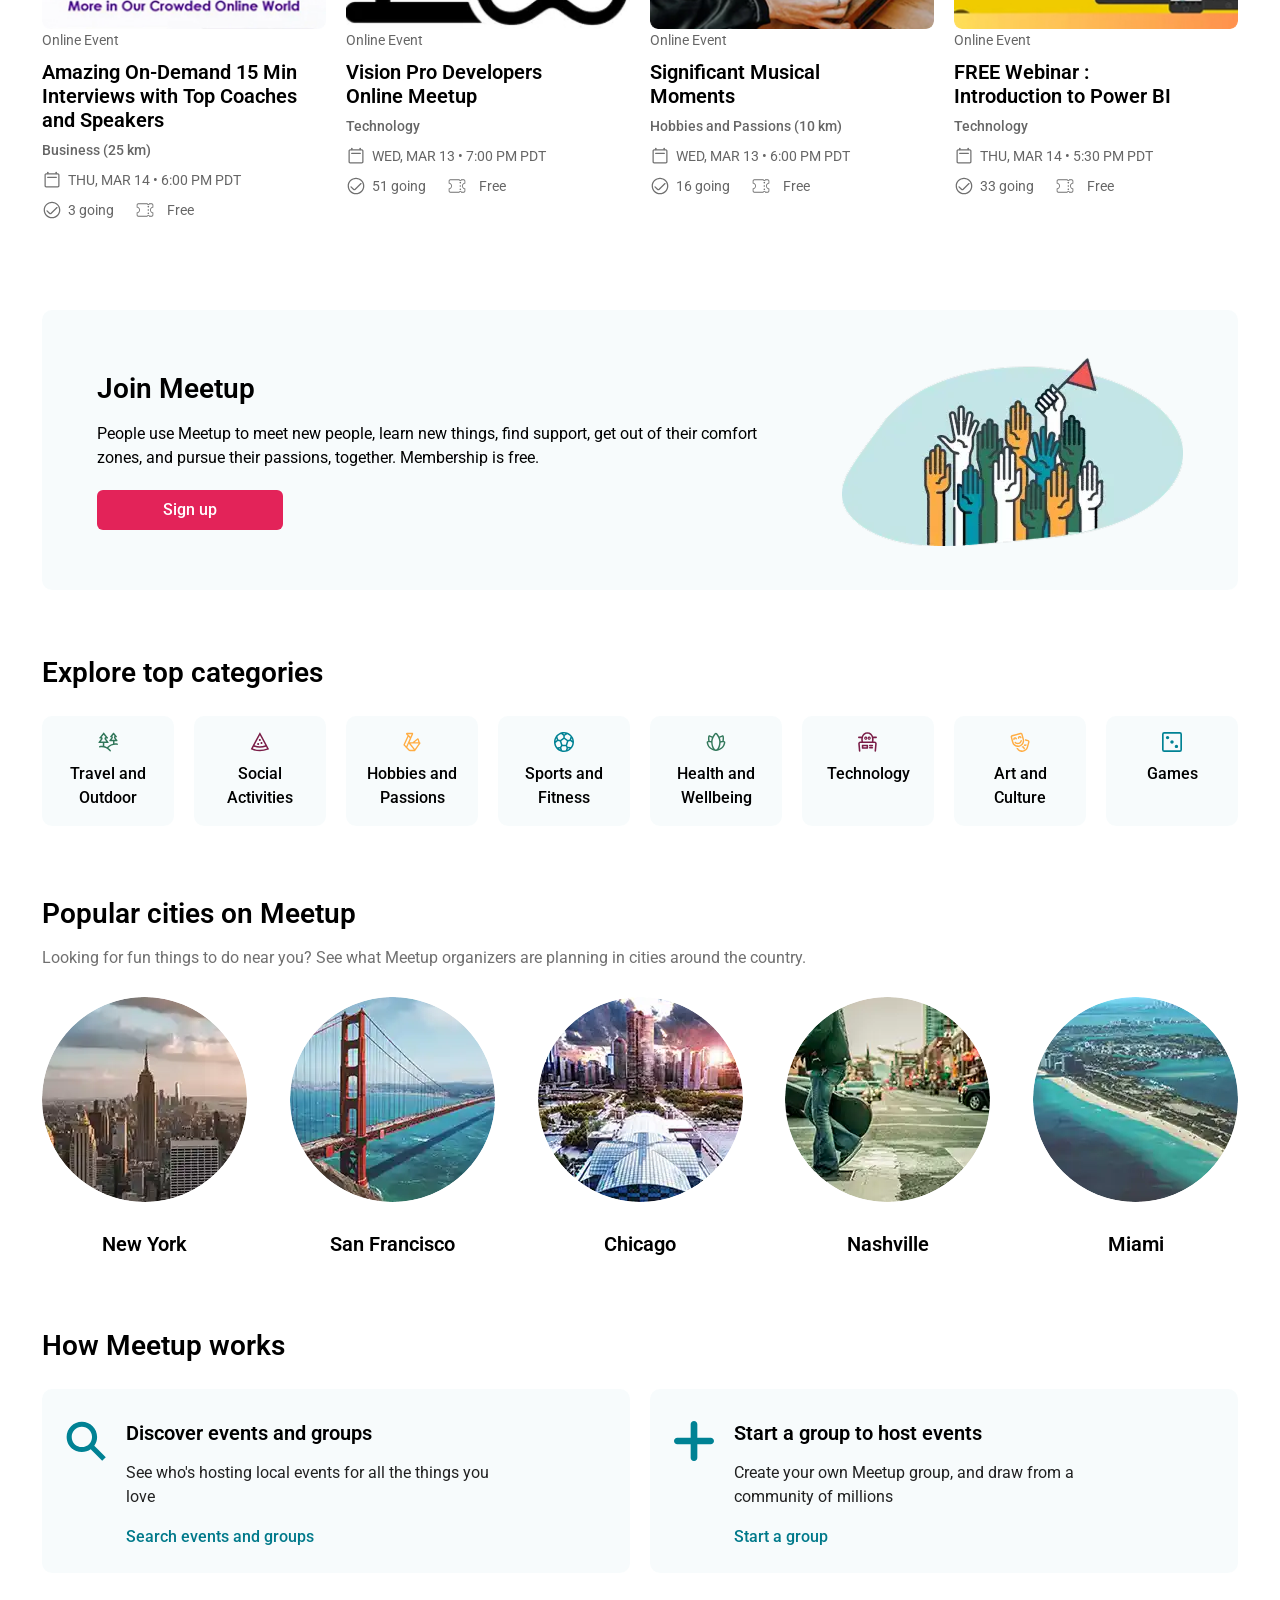
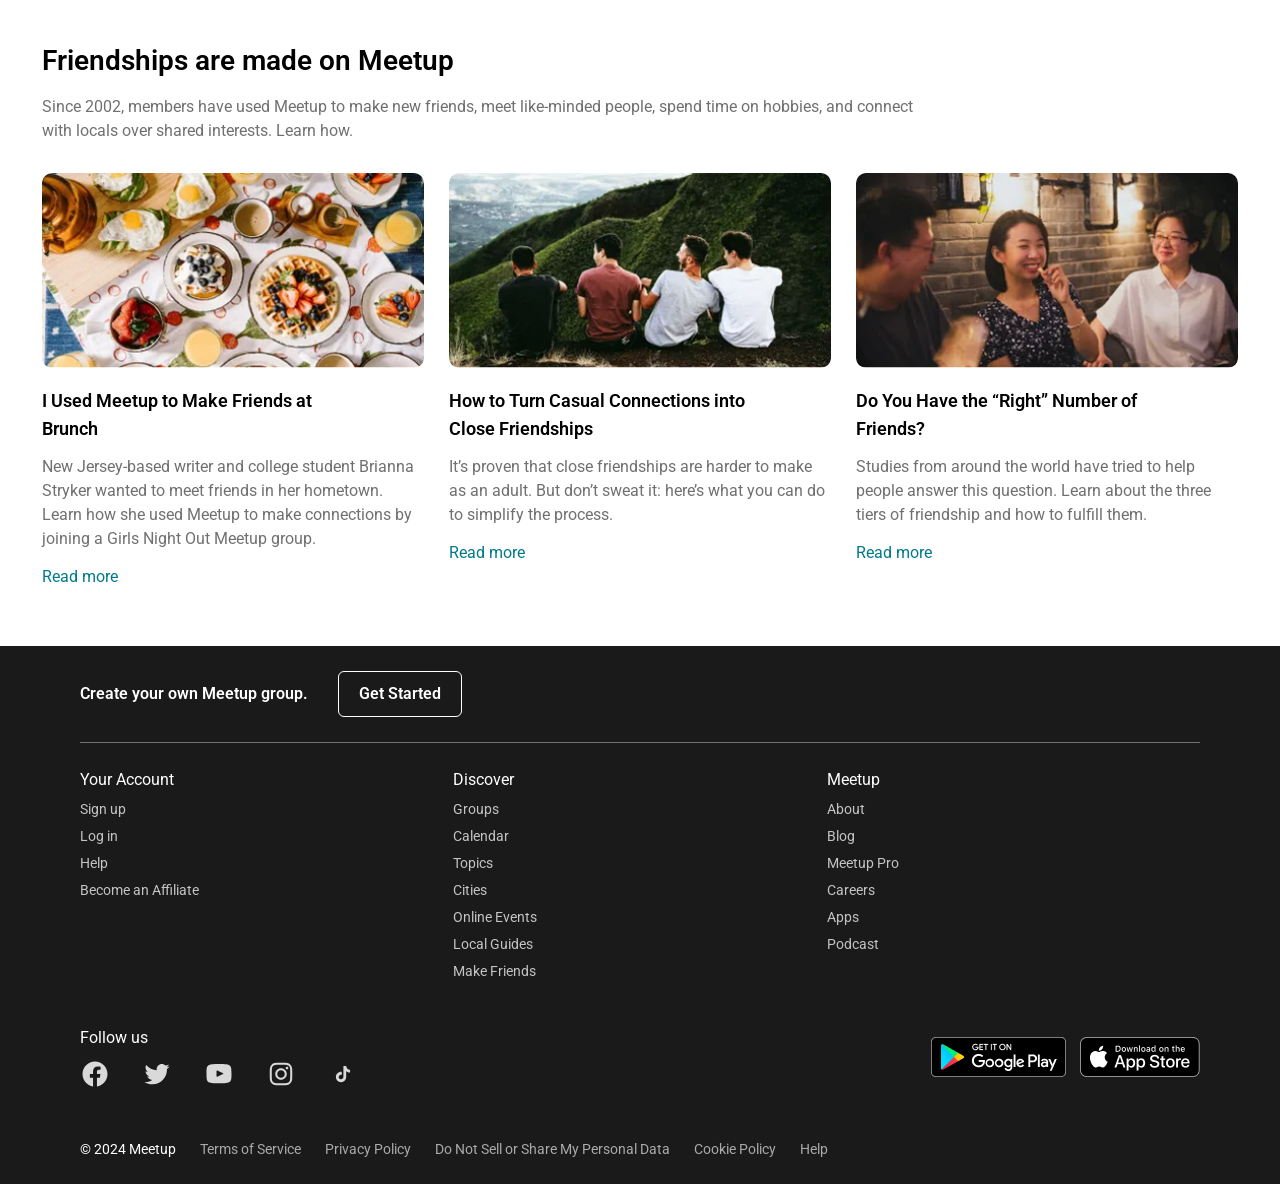
==== commit efd54604: "added footer screen" ====
--- a/index.html
+++ b/index.html
@@ -402,6 +402,92 @@
 
 </section>
 
+<footer class="footer">
+
+    <div class="footer-container">
+
+        <div class="footer-top">
+
+            <p>Create your own Meetup group.</p>
+
+            <button class="footer-btn">Get Started</button>
+
+        </div>
+
+        <div class="footer-links">
+
+            <div class="footer-column">
+                <h4>Your Account</h4>
+                <a href="#">Sign up</a>
+                <a href="#">Log in</a>
+                <a href="#">Help</a>
+                <a href="#">Become an Affiliate</a>
+            </div>
+
+            <div class="footer-column">
+                <h4>Discover</h4>
+                <a href="#">Groups</a>
+                <a href="#">Calendar</a>
+                <a href="#">Topics</a>
+                <a href="#">Cities</a>
+                <a href="#">Online Events</a>
+                <a href="#">Local Guides</a>
+                <a href="#">Make Friends</a>
+            </div>
+
+            <div class="footer-column">
+                <h4>Meetup</h4>
+                <a href="#">About</a>
+                <a href="#">Blog</a>
+                <a href="#">Meetup Pro</a>
+                <a href="#">Careers</a>
+                <a href="#">Apps</a>
+                <a href="#">Podcast</a>
+            </div>
+
+        </div>
+
+        <div class="footer-social">
+
+            <div class="social">
+
+                <p>Follow us</p>
+
+                <div class="social-icons">
+                    <img src="images/facebook.svg" alt="">
+                    <img src="images/twitter.svg" alt="">
+                    <img src="images/youtube.svg" alt="">
+                    <img src="images/instagram.svg" alt="">
+                    <img src="images/tik-tok.svg" alt="">
+                </div>
+
+            </div>
+
+            <div class="store-buttons">
+
+                <img src="images/google_play.png" alt="google play store">
+                <img src="images/app_store.png" alt="app store">
+
+            </div>
+
+        </div>
+
+        <div class="footer-bottom">
+
+            <p>© 2024 Meetup</p>
+
+            <a href="#">Terms of Service</a>
+            <a href="#">Privacy Policy</a>
+            <a href="#">Do Not Sell or Share My Personal Data</a>
+            <a href="#">Cookie Policy</a>
+            <a href="#">Help</a>
+
+        </div>
+
+    </div>
+
+</footer>
+
 
 <script type="module" src="scripts/script.js"></script>
 </body>
--- a/styles/style.css
+++ b/styles/style.css
@@ -507,4 +507,127 @@
     max-width: 1120px;
 }
 
-
+.footer {
+    background: #1a1a1a;
+    color: #fff;
+    margin: 0 auto;
+    padding: 25px 0;
+    max-width: 1512px;
+}
+
+.footer-container {
+    max-width: 1120px;
+    margin: 0 auto;
+}
+
+.footer-top {
+    display: flex;
+    justify-content: flex-start;
+    gap: 30px;
+    align-items: center;
+    margin-bottom: 25px;
+    border-bottom: 1px solid #707070;
+    padding-bottom: 25px;
+}
+
+.footer-top p {
+    font-size: 16px;
+    font-weight: 600;
+    line-height: 24px;
+    vertical-align: middle;
+}
+
+.footer-btn {
+    background: transparent;
+    border: 1px solid #fff;
+    padding: 10px 20px;
+    color: #fff;
+    border-radius: 6px;
+    cursor: pointer;
+    font-size: 16px;
+    font-weight: 600;
+    line-height: 24px;
+    vertical-align: middle;
+}
+
+.footer-links {
+    display: grid;
+    grid-template-columns: repeat(3, 1fr);
+    margin: 25px 0;
+}
+
+.footer-column {
+    display: flex;
+    flex-direction: column;
+}
+
+.footer-column h4 {
+    margin-bottom: 7px;
+    font-size: 16px;
+    font-weight: 400;
+    line-height: 24px;
+    vertical-align: middle;
+}
+
+.footer-column a {
+    color: #c4c4c4;
+    text-decoration: none;
+    font-size: 14px;
+    font-weight: 400;
+    line-height: 20px;
+    vertical-align: middle;
+    margin-bottom: 7px;
+}
+
+.footer-column a:hover {
+    color: white;
+}
+
+.footer-social {
+    display: flex;
+    justify-content: space-between;
+    align-items: center;
+    margin-top: 40px;
+    margin-bottom: 50px;
+}
+
+.social p {
+    margin-bottom: 12px;
+}
+
+.social-icons {
+    display: flex;
+    gap: 32px;
+}
+
+.store-buttons img {
+    height: 40px;
+    margin-left: 10px;
+}
+
+.footer-bottom {
+    display: flex;
+    gap: 24px;
+    flex-wrap: wrap;
+    margin-top: 40px;
+    font-size: 14px;
+    font-weight: 400;
+    line-height: 20px;
+    vertical-align: middle;
+    color: #aaa;
+}
+
+.footer-bottom p {
+    color: #FFFFFF;
+}
+
+.footer-bottom a {
+    color: #aaa;
+    text-decoration: none;
+}
+
+.footer-bottom a:hover {
+    color: white;
+}
+
+
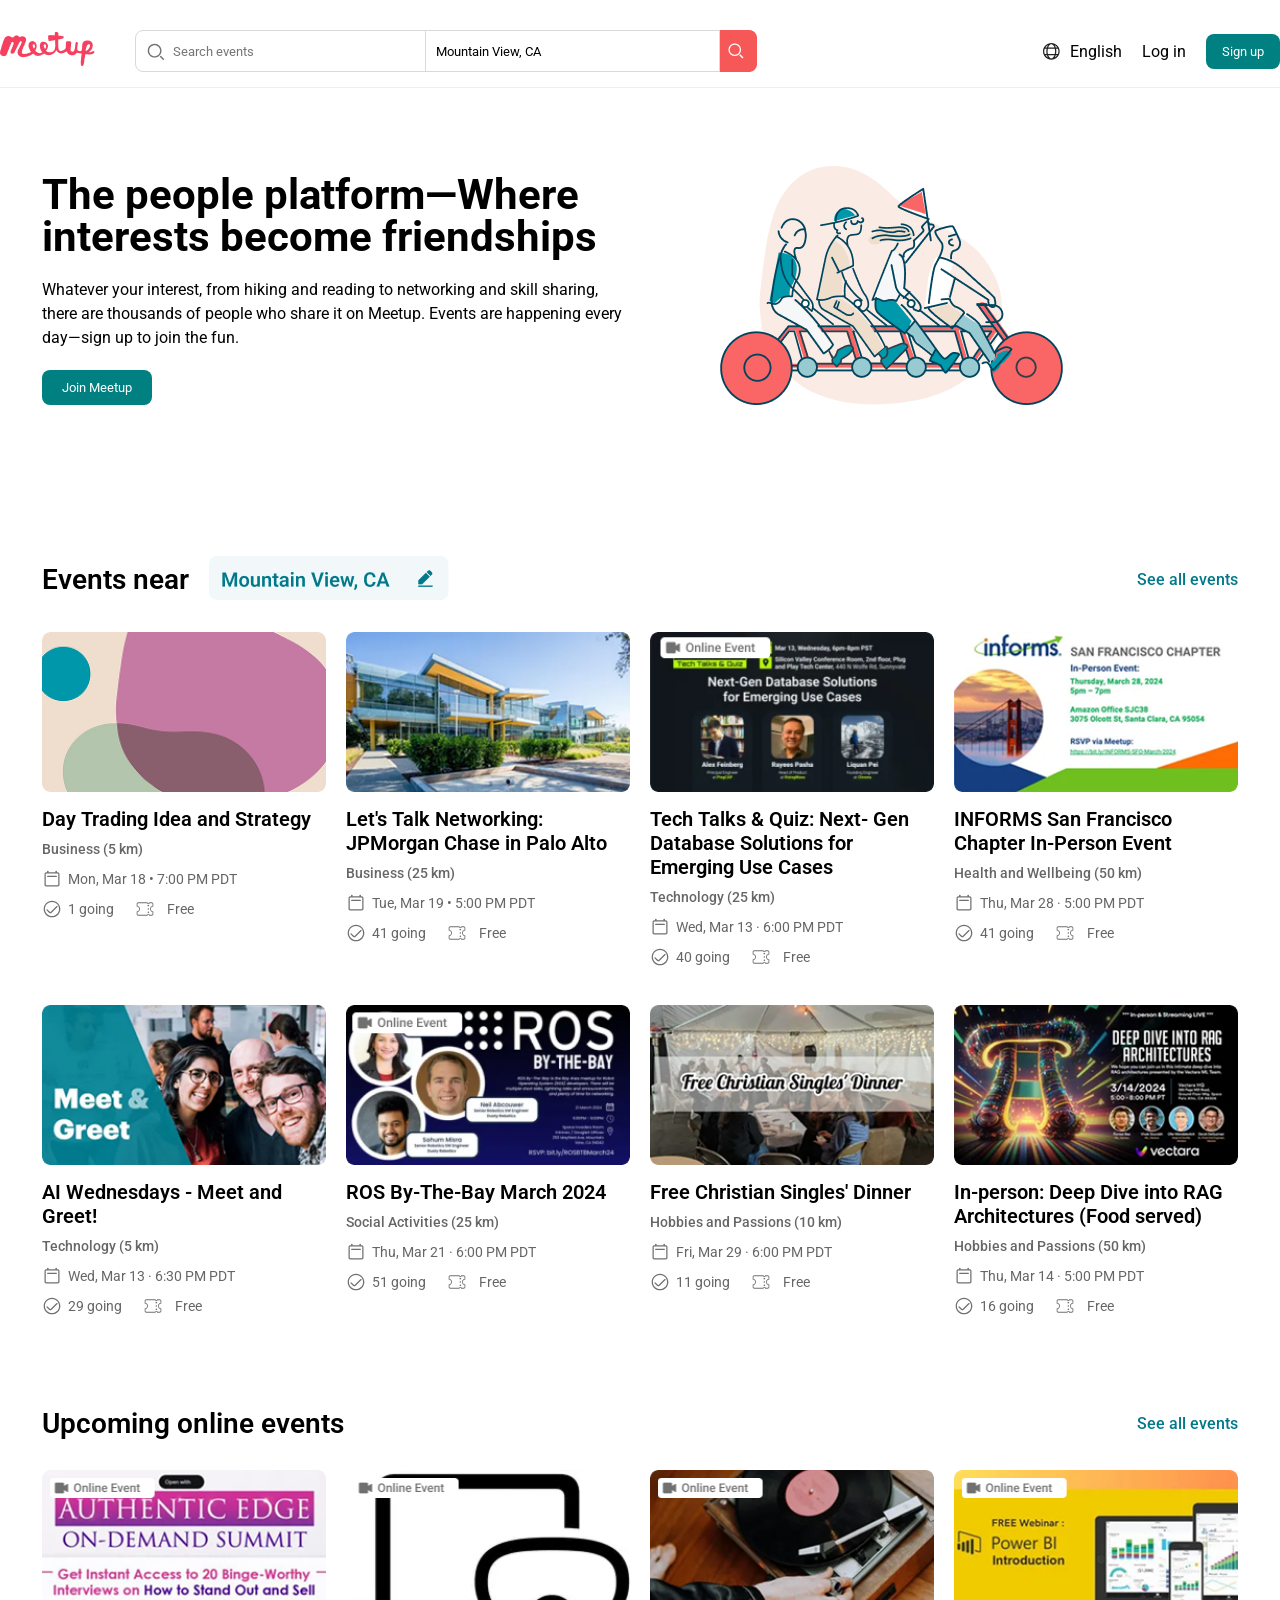
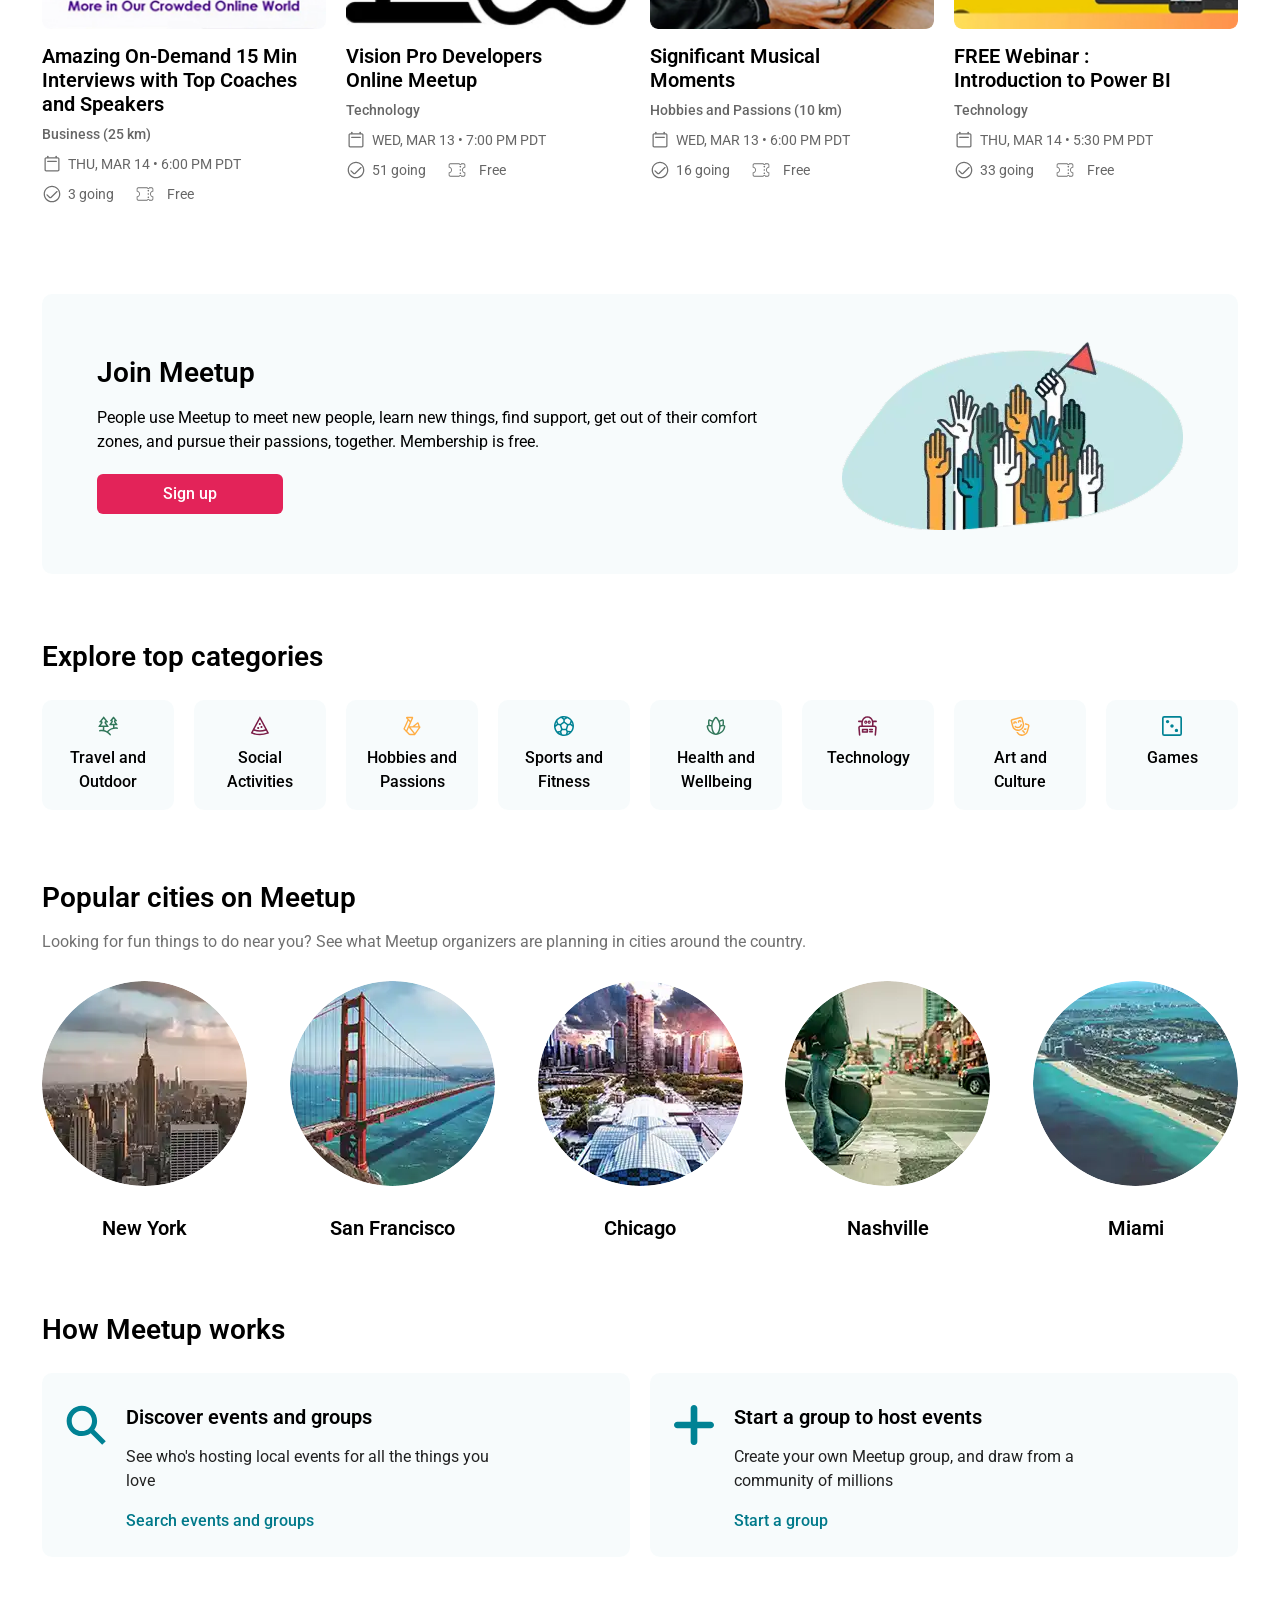
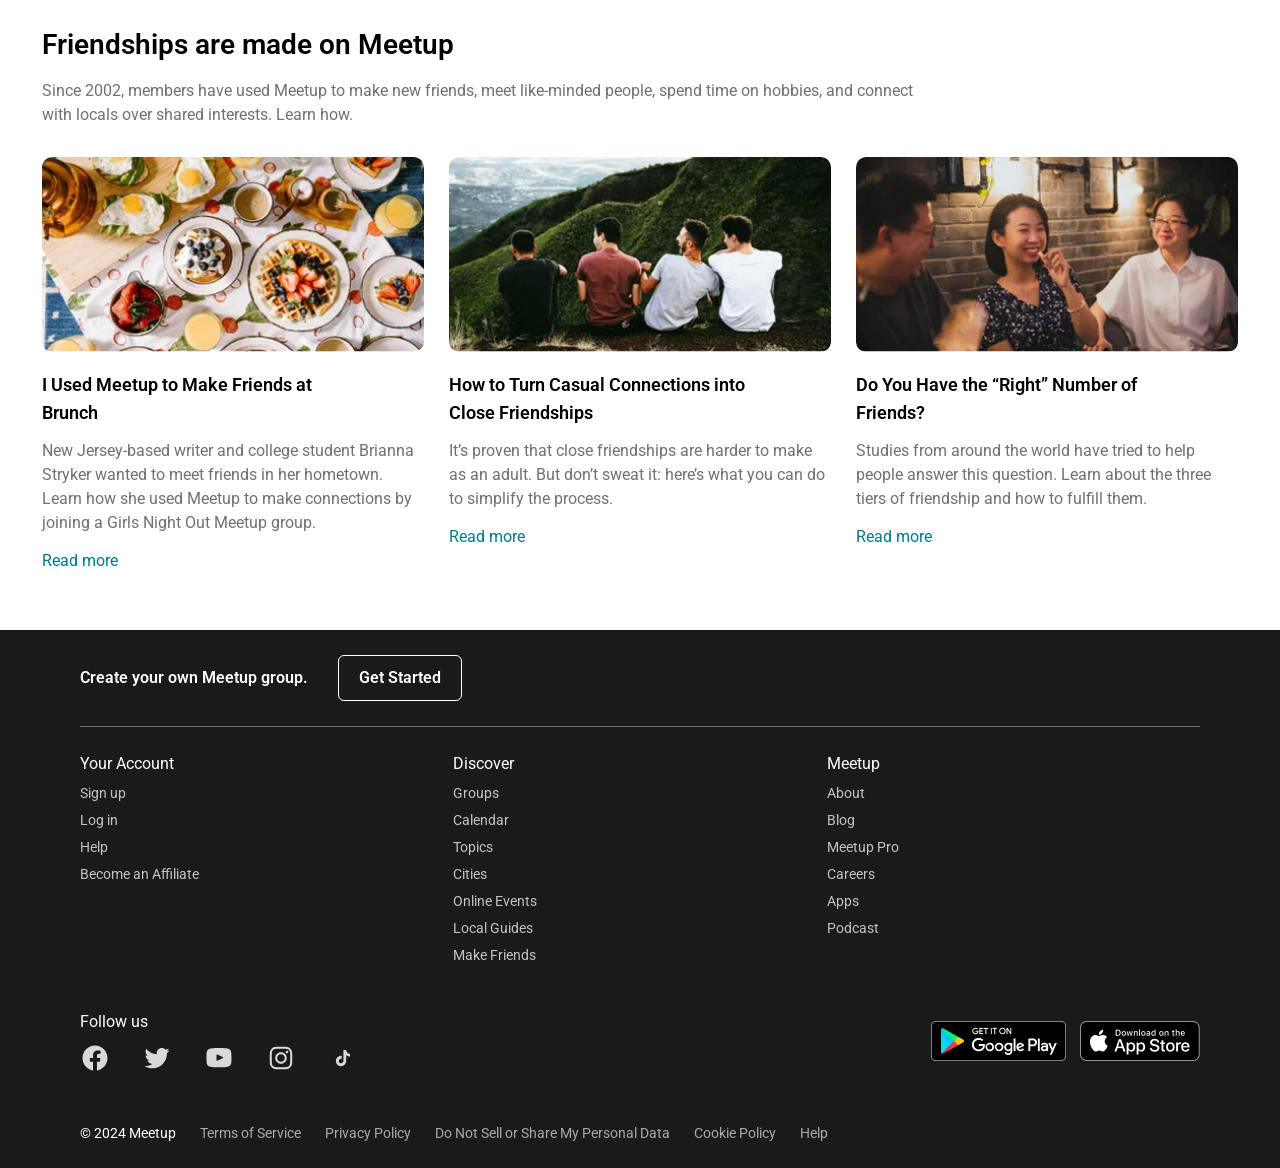
==== commit b8b21249: "added links to index.html, formatted code" ====
--- a/index.html
+++ b/index.html
@@ -15,7 +15,7 @@
     <div class="navbar">
         <div class="navbar__left">
             <div class="logo">
-                <a href="./index.html">
+                <a href="index.html">
                     <img src="images/logo.png" alt="logo">
                 </a>
             </div>
@@ -30,21 +30,24 @@
             </div>
         </div>
 
-            <div class="navbar__right">
-                    <div>
-                        <img src="images/earth.svg" alt="earth"><span>English</span>
-                    </div>
-                    <div>Log in</div>
-                    <button class="btn-signup">Sign up</button>
-            </div>
+        <div class="navbar__right">
+            <div>
+                <img src="images/earth.svg" alt="earth"><span>English</span>
+            </div>
+            <div>Log in</div>
+            <button class="btn-signup">Sign up</button>
+        </div>
 
     </div>
 </header>
 <section class="hero container">
     <div class="hero-text">
         <h1>The people platform—Where interests become friendships</h1>
-        <p>Whatever your interest, from hiking and reading to networking and skill sharing, there are thousands of people who share it on Meetup. Events are happening every day—sign up to join the fun.</p>
-        <button class="btn-primary">Join Meetup</button>
+        <p>Whatever your interest, from hiking and reading to networking and skill sharing, there are thousands of
+            people who share it on Meetup. Events are happening every day—sign up to join the fun.</p>
+        <a href="events.html">
+            <button class="btn-primary">Join Meetup</button>
+        </a>
     </div>
     <div class="hero-image">
         <img src="images/hero.png" alt="Hero illustration">
@@ -58,7 +61,7 @@
             <div class="location"><img src="images/mountain_view.png" alt="mountain view"></div>
         </div>
 
-        <a href="#" class="see-all">See all events</a>
+        <a href="events.html" class="see-all">See all events</a>
     </div>
     <div class="events-grid">
         <div class="event-card">
@@ -66,56 +69,64 @@
             <h3>Day Trading Idea and Strategy</h3>
             <div class="category">Business (5 km)</div>
             <div class="date-time"><img src="images/calendar.svg" alt="calendar">Mon, Mar 18 • 7:00 PM PDT</div>
-            <div class="info"><img src="images/ok.svg" alt="ok">1 going <img src="images/ticket.svg" alt="ticket">Free</div>
+            <div class="info"><img src="images/ok.svg" alt="ok">1 going <img src="images/ticket.svg" alt="ticket">Free
+            </div>
         </div>
         <div class="event-card">
             <div class="event-image"><img src="images/lets_talk.png" alt="lets talk"></div>
             <h3>Let's Talk Networking: JPMorgan Chase in Palo Alto</h3>
             <div class="category">Business (25 km)</div>
             <div class="date-time"><img src="images/calendar.svg" alt="calendar">Tue, Mar 19 • 5:00 PM PDT</div>
-            <div class="info"><img src="images/ok.svg" alt="ok">41 going <img src="images/ticket.svg" alt="ticket">Free</div>
+            <div class="info"><img src="images/ok.svg" alt="ok">41 going <img src="images/ticket.svg" alt="ticket">Free
+            </div>
         </div>
         <div class="event-card">
             <div class="event-image"><img src="images/tech_talk.png" alt="tech talk"></div>
             <h3>Tech Talks & Quiz: Next- Gen Database Solutions for Emerging Use Cases</h3>
             <div class="category">Technology (25 km)</div>
             <div class="date-time"><img src="images/calendar.svg" alt="calendar">Wed, Mar 13 · 6:00 PM PDT</div>
-            <div class="info"><img src="images/ok.svg" alt="ok">40 going <img src="images/ticket.svg" alt="ticket">Free</div>
+            <div class="info"><img src="images/ok.svg" alt="ok">40 going <img src="images/ticket.svg" alt="ticket">Free
+            </div>
         </div>
         <div class="event-card">
             <div class="event-image"><img src="images/informs_san_francisco.png" alt="informs san francisco"></div>
             <h3>INFORMS San Francisco Chapter In-Person Event</h3>
             <div class="category">Health and Wellbeing (50 km)</div>
             <div class="date-time"><img src="images/calendar.svg" alt="calendar">Thu, Mar 28 · 5:00 PM PDT</div>
-            <div class="info"><img src="images/ok.svg" alt="ok">41 going <img src="images/ticket.svg" alt="ticket">Free</div>
+            <div class="info"><img src="images/ok.svg" alt="ok">41 going <img src="images/ticket.svg" alt="ticket">Free
+            </div>
         </div>
         <div class="event-card">
             <div class="event-image"><img src="images/meet_and_greet.png" alt="meet and greet"></div>
             <h3>AI Wednesdays - Meet and Greet!</h3>
             <div class="category">Technology (5 km)</div>
             <div class="date-time"><img src="images/calendar.svg" alt="calendar">Wed, Mar 13 · 6:30 PM PDT</div>
-            <div class="info"><img src="images/ok.svg" alt="ok">29 going <img src="images/ticket.svg" alt="ticket">Free</div>
+            <div class="info"><img src="images/ok.svg" alt="ok">29 going <img src="images/ticket.svg" alt="ticket">Free
+            </div>
         </div>
         <div class="event-card">
             <div class="event-image"><img src="images/ros.png" alt="ros"></div>
             <h3>ROS By-The-Bay March 2024</h3>
             <div class="category">Social Activities (25 km)</div>
             <div class="date-time"><img src="images/calendar.svg" alt="calendar">Thu, Mar 21 · 6:00 PM PDT</div>
-            <div class="info"><img src="images/ok.svg" alt="ok">51 going <img src="images/ticket.svg" alt="ticket">Free</div>
+            <div class="info"><img src="images/ok.svg" alt="ok">51 going <img src="images/ticket.svg" alt="ticket">Free
+            </div>
         </div>
         <div class="event-card">
             <div class="event-image"><img src="images/free_christian.png" alt="christian dinner"></div>
             <h3>Free Christian Singles' Dinner</h3>
             <div class="category">Hobbies and Passions (10 km)</div>
             <div class="date-time"><img src="images/calendar.svg" alt="calendar">Fri, Mar 29 · 6:00 PM PDT</div>
-            <div class="info"><img src="images/ok.svg" alt="ok">11 going <img src="images/ticket.svg" alt="ticket">Free</div>
+            <div class="info"><img src="images/ok.svg" alt="ok">11 going <img src="images/ticket.svg" alt="ticket">Free
+            </div>
         </div>
         <div class="event-card">
             <div class="event-image"><img src="images/deep_dive.png" alt="deep dive"></div>
             <h3>In-person: Deep Dive into RAG Architectures (Food served)</h3>
             <div class="category">Hobbies and Passions (50 km)</div>
             <div class="date-time"><img src="images/calendar.svg" alt="calendar">Thu, Mar 14 · 5:00 PM PDT</div>
-            <div class="info"><img src="images/ok.svg" alt="ok">16 going <img src="images/ticket.svg" alt="ticket">Free</div>
+            <div class="info"><img src="images/ok.svg" alt="ok">16 going <img src="images/ticket.svg" alt="ticket">Free
+            </div>
         </div>
     </div>
 </section>
@@ -124,56 +135,56 @@
 
     <div class="events-header">
         <h2>Upcoming online events</h2>
-        <a href="#">See all events</a>
+        <a href="events.html">See all events</a>
     </div>
 
     <div class="events-grid">
         <div class="event-card">
             <div class="event-image online">
                 <img src="images/event_online_1.jpg" alt="summit">
-                <span class="badge">Online Event</span>
             </div>
             <h3>Amazing On-Demand 15 Min Interviews with Top Coaches and Speakers</h3>
             <div class="category">Business (25 km)</div>
             <div class="date"><img src="images/calendar.svg" alt="calendar">
                 THU, MAR 14 • 6:00 PM PDT
             </div>
-            <div class="info"><img src="images/ok.svg" alt="ok">3 going <img src="images/ticket.svg" alt="ticket">Free</div>
+            <div class="info"><img src="images/ok.svg" alt="ok">3 going <img src="images/ticket.svg" alt="ticket">Free
+            </div>
         </div>
 
         <div class="event-card">
             <div class="event-image online">
                 <img src="images/online_event_2.jpg" alt="meetup">
-                <span class="badge">Online Event</span>
             </div>
 
             <h3>Vision Pro Developers<br> Online Meetup</h3>
             <div class="category">Technology</div>
             <div class="date"><img src="images/calendar.svg" alt="calendar">WED, MAR 13 • 7:00 PM PDT</div>
-            <div class="info"><img src="images/ok.svg" alt="ok">51 going <img src="images/ticket.svg" alt="ticket">Free</div>
+            <div class="info"><img src="images/ok.svg" alt="ok">51 going <img src="images/ticket.svg" alt="ticket">Free
+            </div>
         </div>
 
         <div class="event-card">
             <div class="event-image online">
                 <img src="images/online_event_3.jpg" alt="musical moments">
-                <span class="badge">Online Event</span>
             </div>
 
             <h3>Significant Musical<br> Moments</h3>
             <div class="category">Hobbies and Passions (10 km)</div>
             <div class="date"><img src="images/calendar.svg" alt="calendar">WED, MAR 13 • 6:00 PM PDT</div>
-            <div class="info"><img src="images/ok.svg" alt="ok">16 going <img src="images/ticket.svg" alt="ticket">Free</div>
+            <div class="info"><img src="images/ok.svg" alt="ok">16 going <img src="images/ticket.svg" alt="ticket">Free
+            </div>
         </div>
 
         <div class="event-card">
             <div class="event-image online">
                 <img src="images/online_event_4.jpg" alt="power bi">
-                <span class="badge">Online Event</span>
             </div>
             <h3>FREE Webinar :<br> Introduction to Power BI</h3>
             <div class="category">Technology</div>
             <div class="date"><img src="images/calendar.svg" alt="calendar">THU, MAR 14 • 5:30 PM PDT</div>
-            <div class="info"><img src="images/ok.svg" alt="ok">33 going <img src="images/ticket.svg" alt="ticket">Free</div>
+            <div class="info"><img src="images/ok.svg" alt="ok">33 going <img src="images/ticket.svg" alt="ticket">Free
+            </div>
         </div>
     </div>
 </section>
@@ -488,7 +499,6 @@
 
 </footer>
 
-
 <script type="module" src="scripts/script.js"></script>
 </body>
 </html>
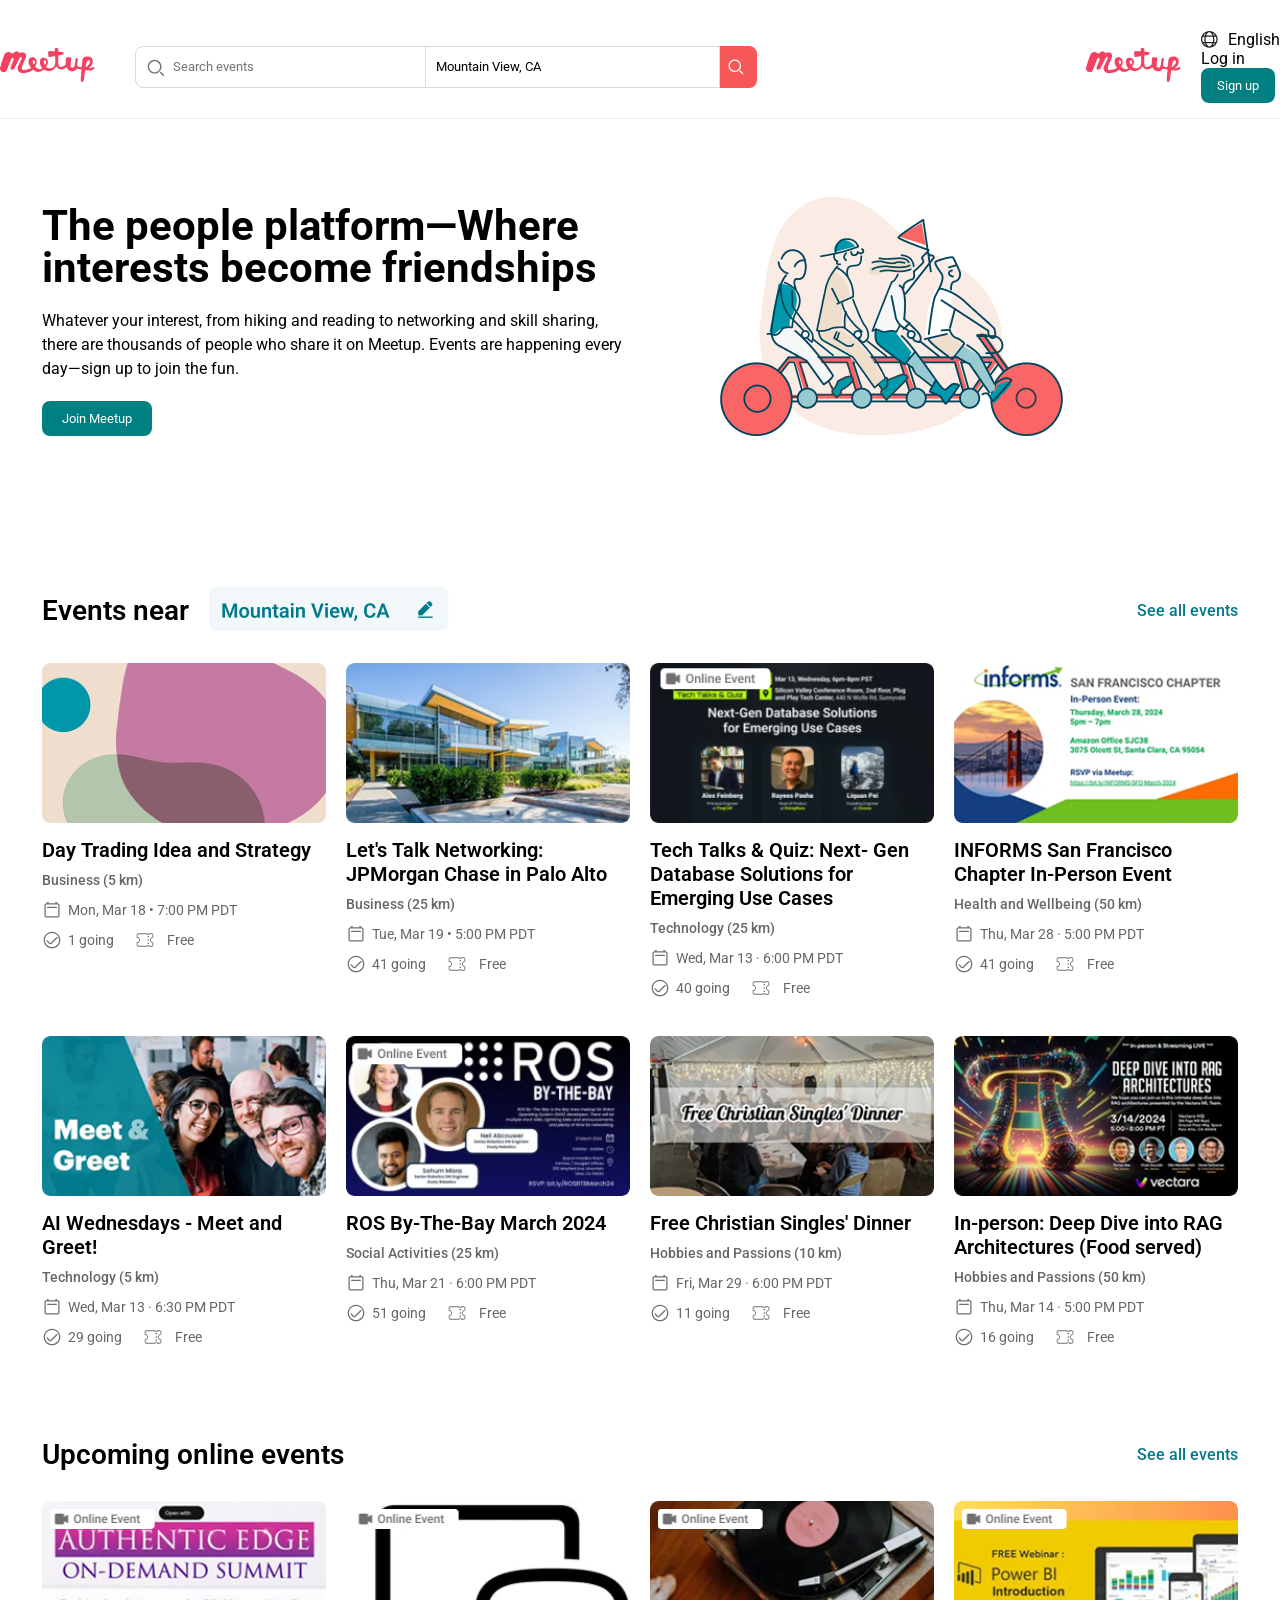
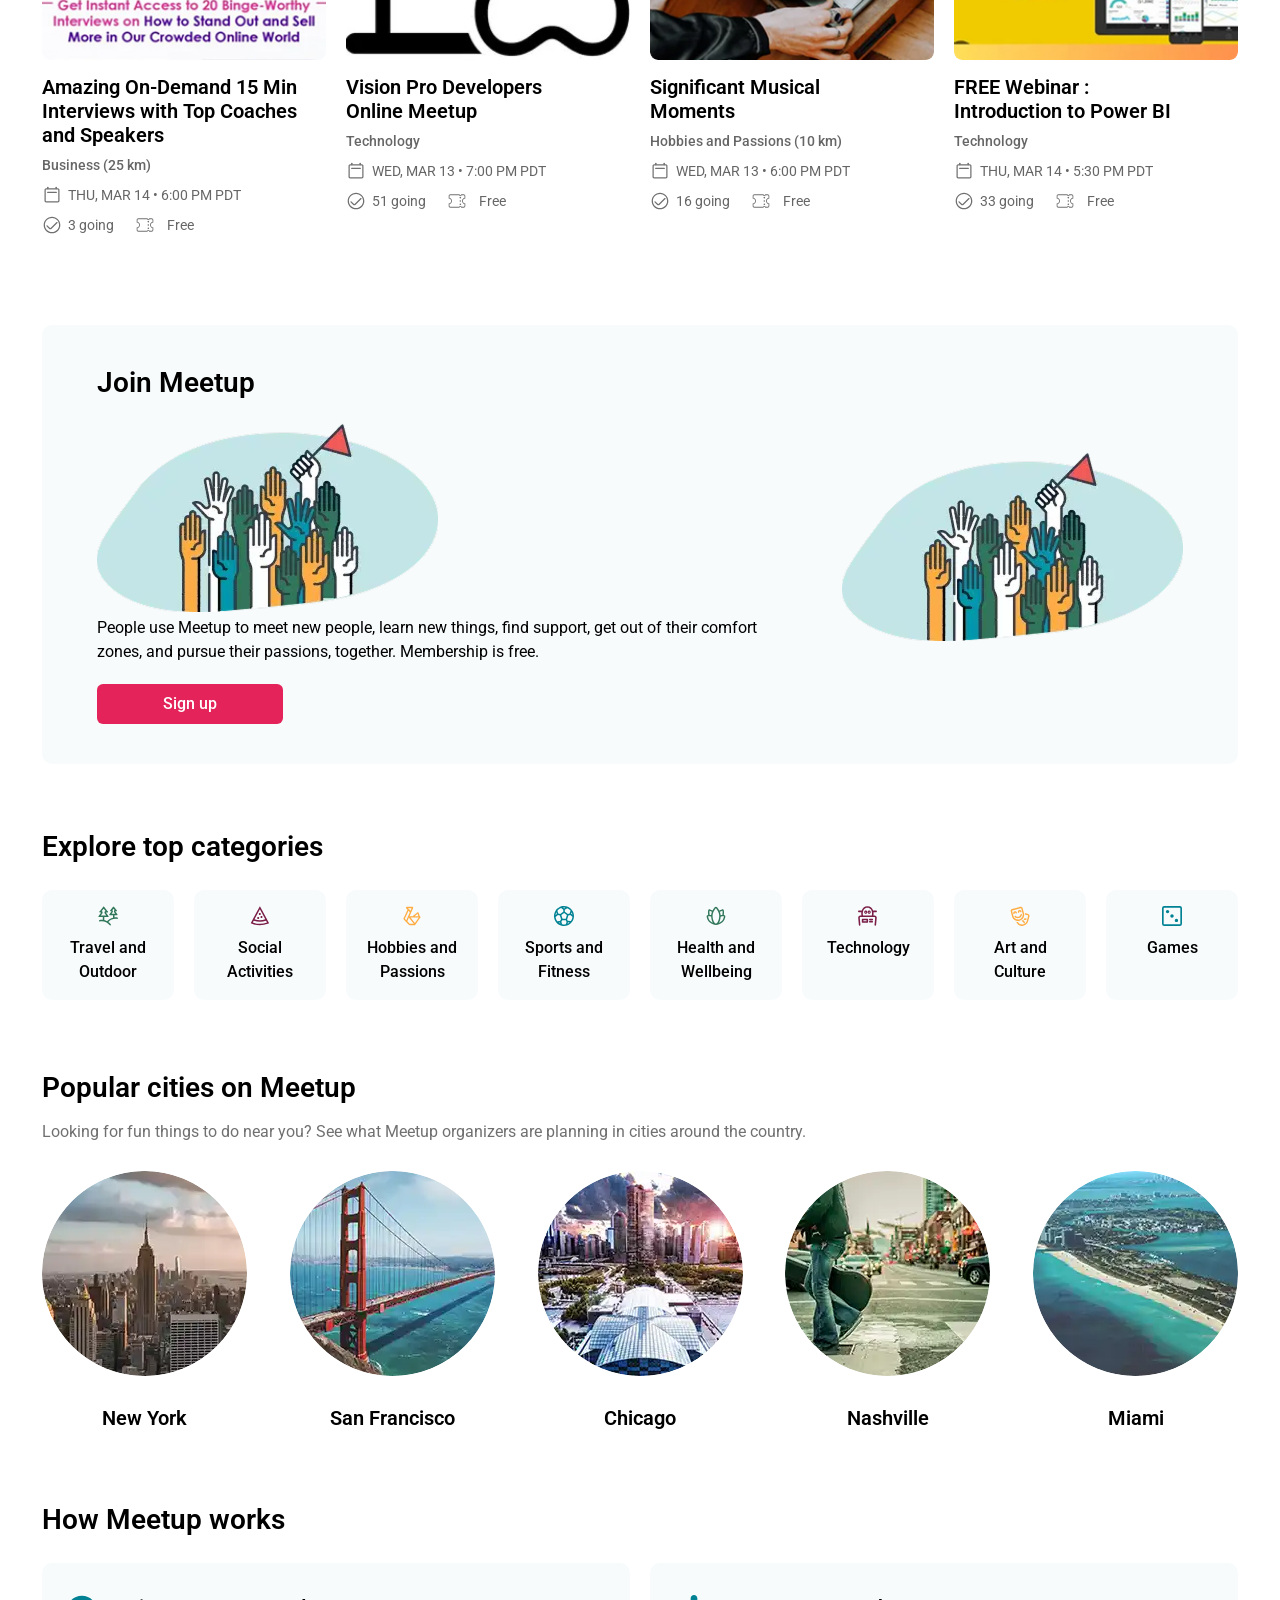
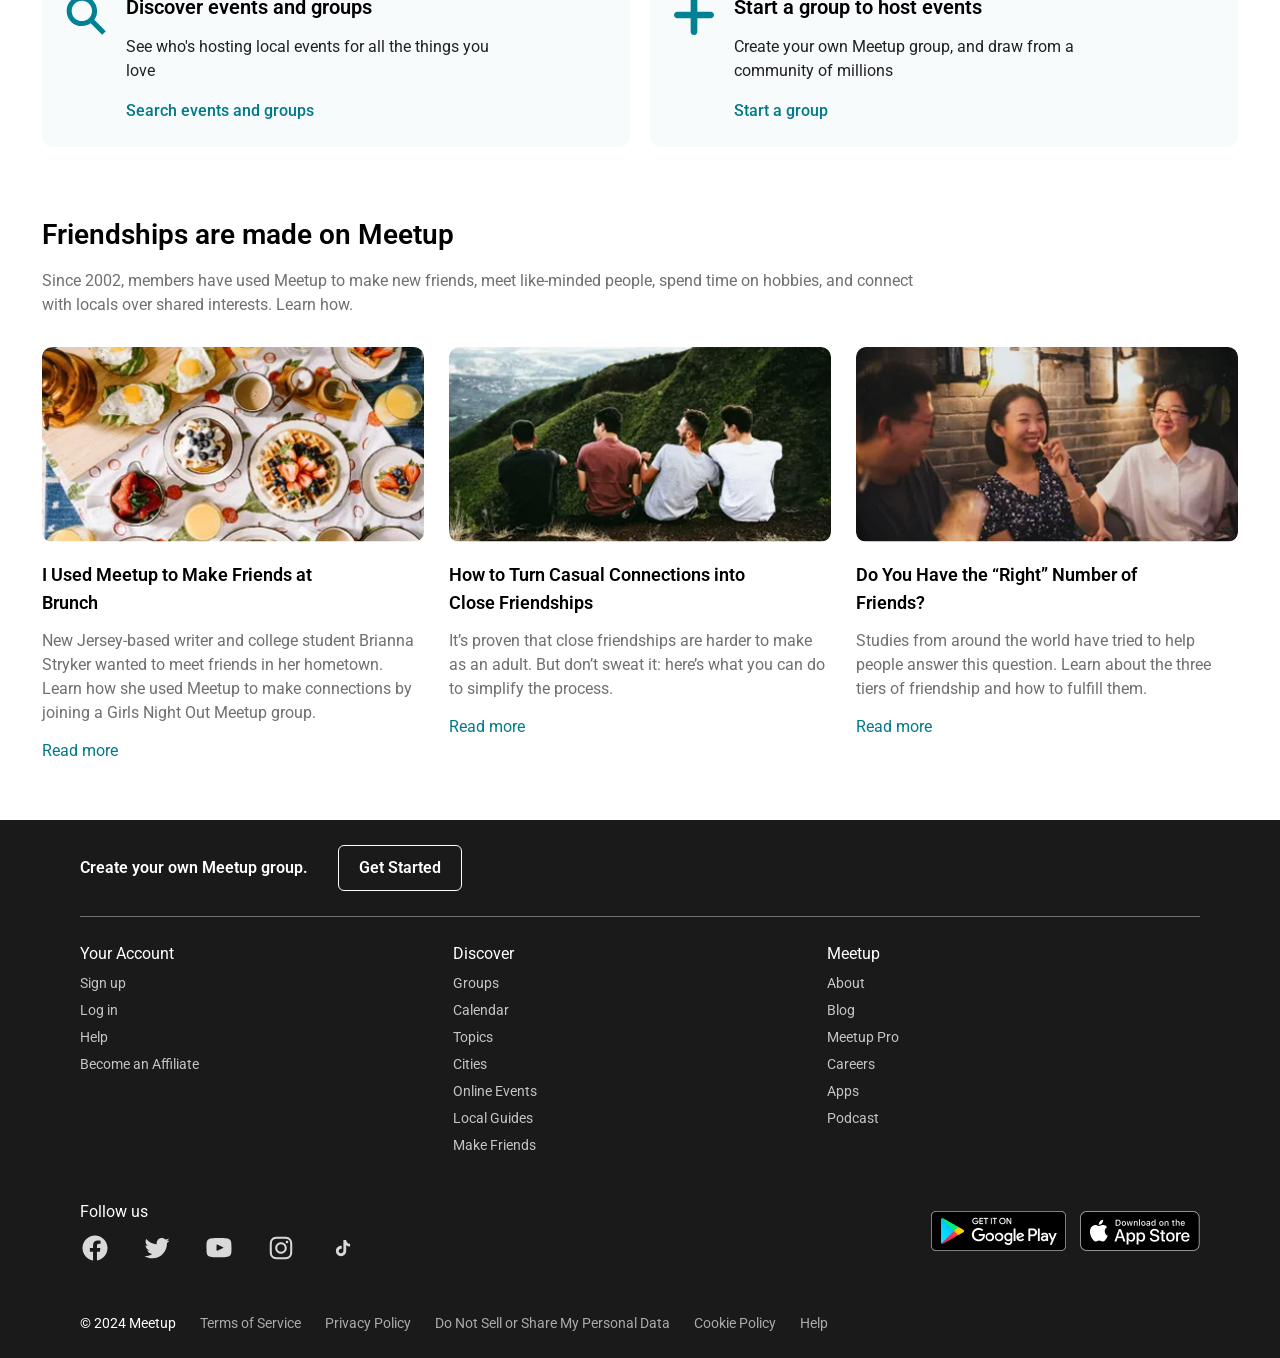
==== commit 8bcb4e1a: "remade index.html, events.html for mobile" ====
--- a/index.html
+++ b/index.html
@@ -31,11 +31,18 @@
         </div>
 
         <div class="navbar__right">
+            <div class="logo_mobile">
+                <a href="index.html">
+                    <img src="images/logo.png" alt="logo">
+                </a>
+            </div>
+            <div class="hamburger">
             <div>
                 <img src="images/earth.svg" alt="earth"><span>English</span>
             </div>
             <div>Log in</div>
             <button class="btn-signup">Sign up</button>
+            </div>
         </div>
 
     </div>
@@ -193,6 +200,9 @@
 
     <div class="join-text">
         <h2>Join Meetup</h2>
+        <div class="join-image-mobile">
+            <img src="images/join.png" alt="">
+        </div>
 
         <p>
             People use Meetup to meet new people, learn new things, find support,
@@ -499,6 +509,5 @@
 
 </footer>
 
-<script type="module" src="scripts/script.js"></script>
 </body>
 </html>
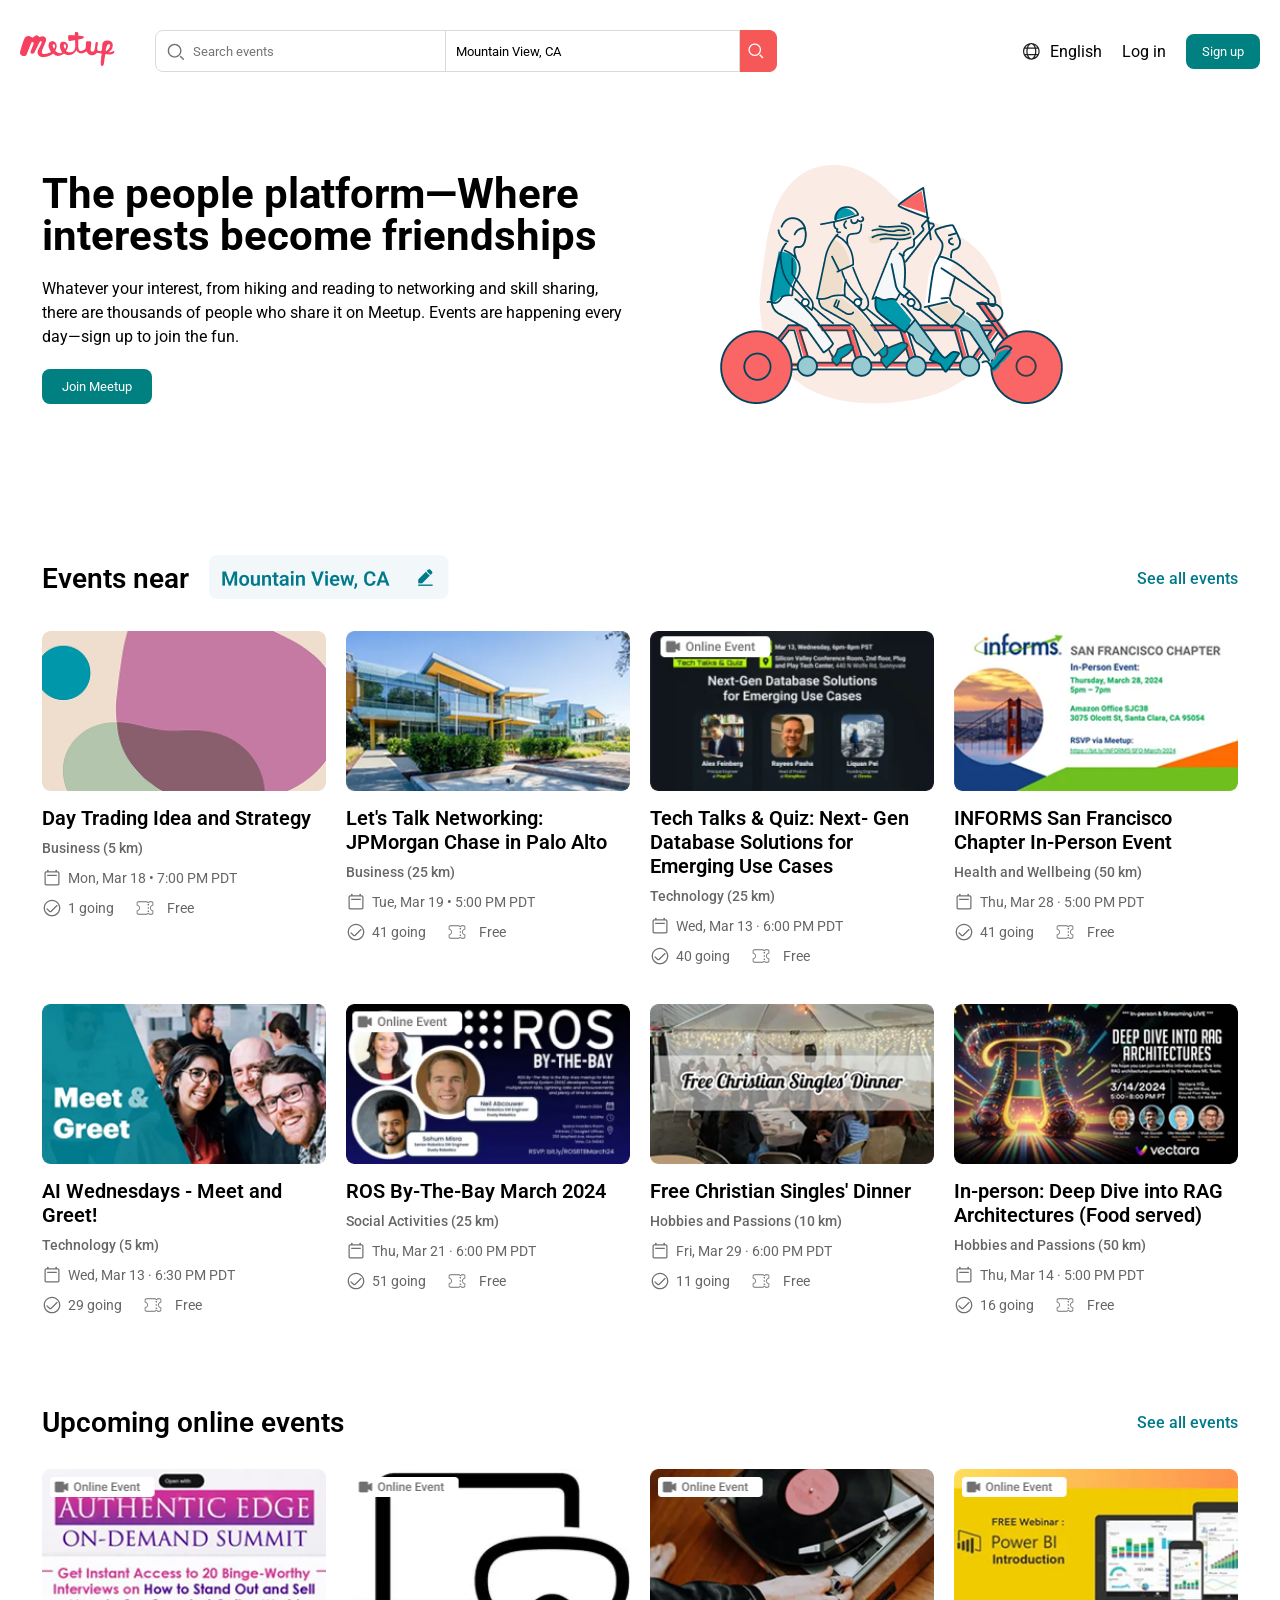
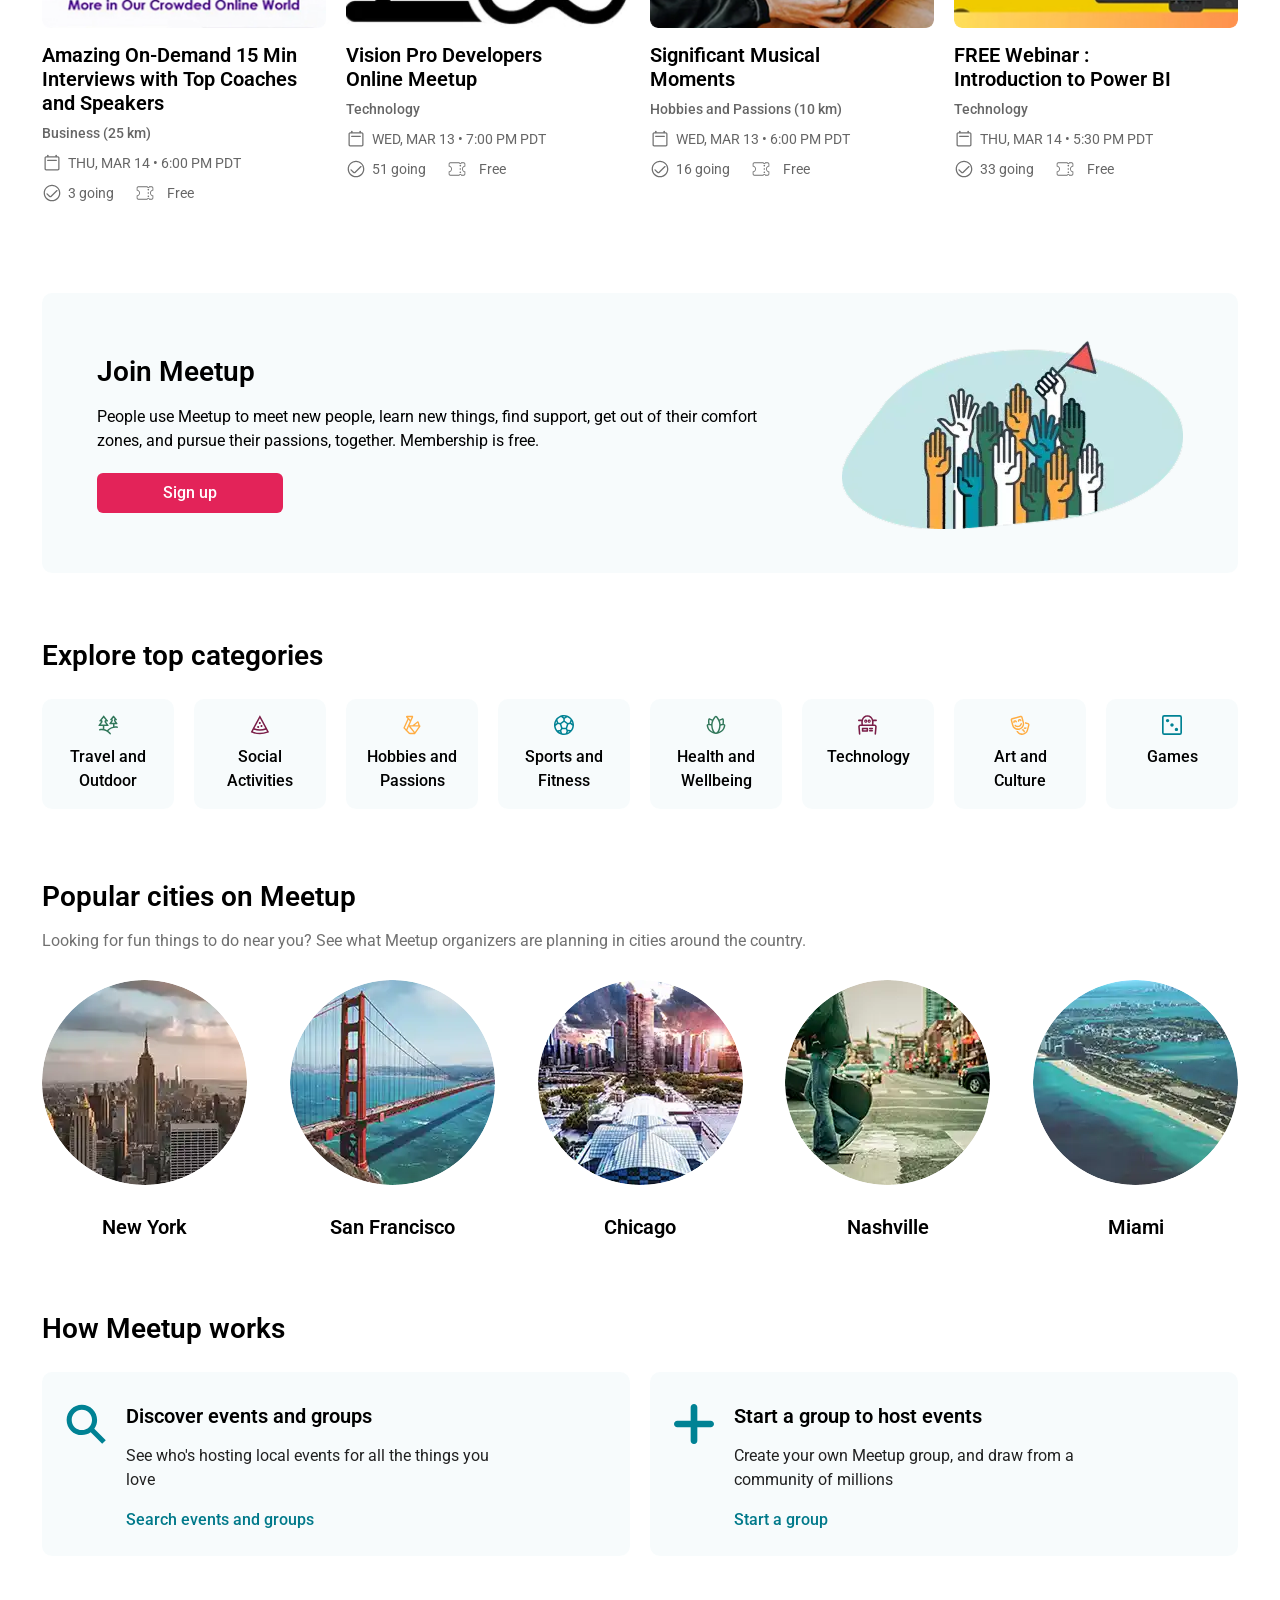
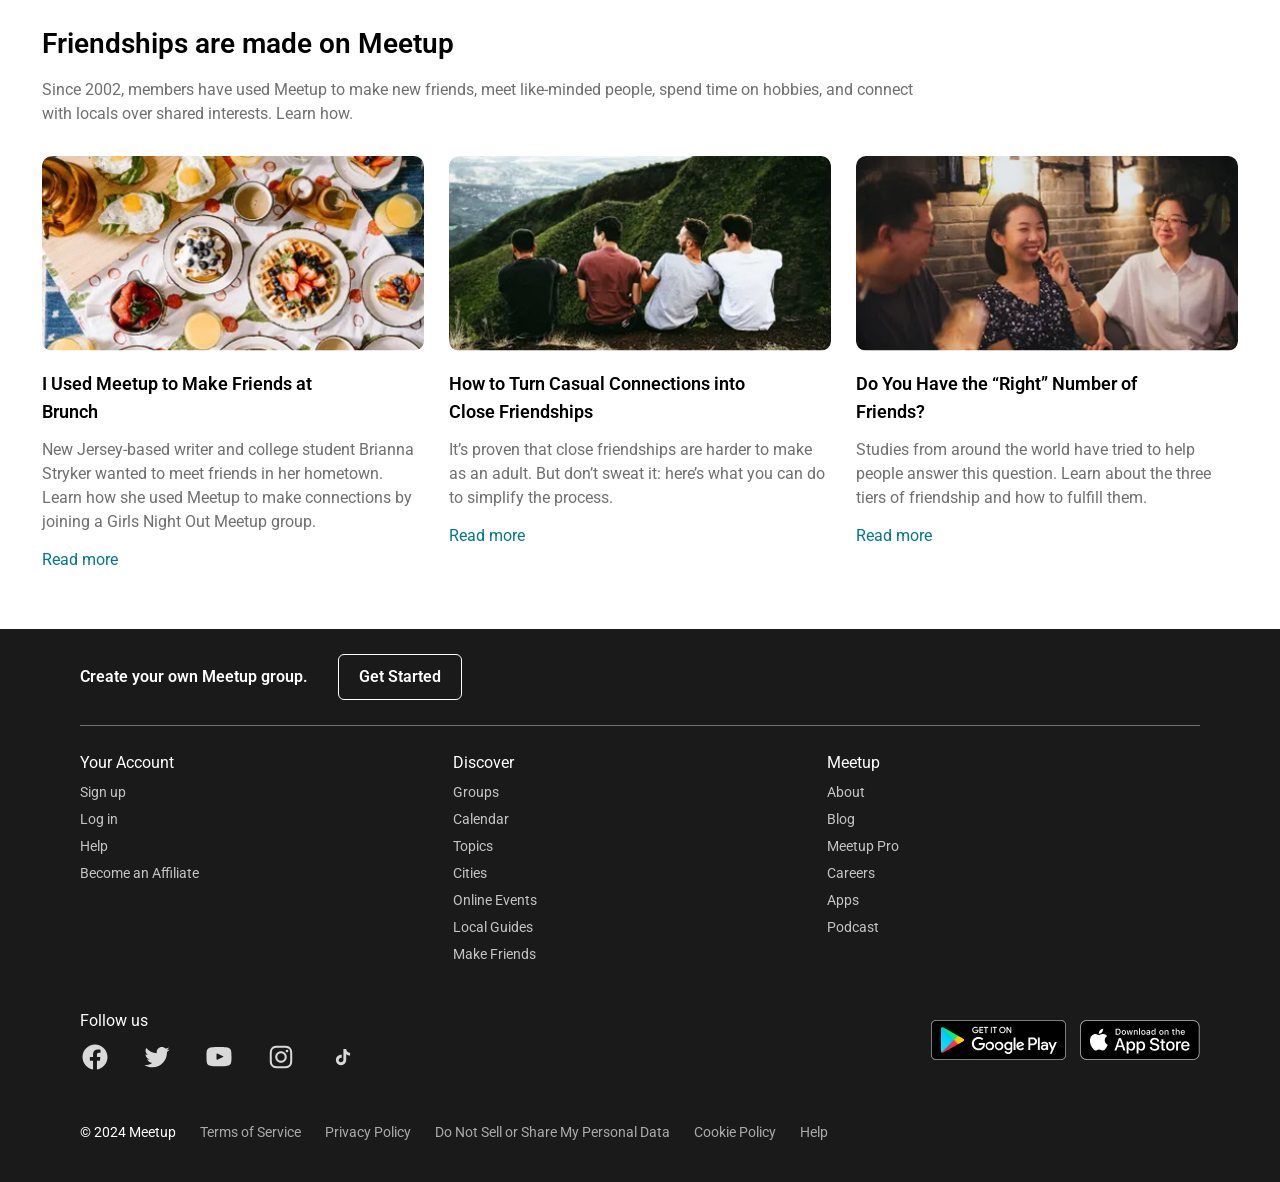
==== commit 4875aab8: "added media.css and mobile.css" ====
--- a/index.html
+++ b/index.html
@@ -8,6 +8,8 @@
     <link href="https://fonts.googleapis.com/css2?family=Inter:ital,opsz,wght@0,14..32,100..900;1,14..32,100..900&family=Montserrat:ital,wght@0,100..900;1,100..900&family=Roboto:ital,wght@0,100..900;1,100..900&family=Yellowtail&display=swap"
           rel="stylesheet">
     <link rel="stylesheet" href="styles/style.css">
+    <link rel="stylesheet" href="styles/media.css">
+    <link rel="stylesheet" href="styles/mobile.css">
     <title>Meetup</title>
 </head>
 <body>
--- a/styles/style.css
+++ b/styles/style.css
@@ -20,8 +20,7 @@
 }
 
 .navbar {
-    padding: 15px 0;
-    border-bottom: 1px solid #eee;
+    padding: 15px 20px;
     display: flex;
     justify-content: space-between;
     align-items: center;
@@ -36,6 +35,16 @@
     display: flex;
     gap: 20px;
     align-items: center;
+}
+
+.hamburger {
+    display: flex;
+    align-items: center;
+    gap: 20px;
+}
+
+.logo_mobile {
+    display: none !important;
 }
 
 .search-bar {
@@ -168,12 +177,7 @@
     margin-bottom: 80px;
 }
 
-.event-card {
-    border-radius: 8px;
-}
-
-.event-card img {
-    width: 100%;
+.event-card, .event-card img {
     border-radius: 8px;
 }
 
@@ -269,10 +273,6 @@
     margin-bottom: 65px;
 }
 
-.join-text {
-
-}
-
 .join-text h2 {
     margin-bottom: 15px;
     font-weight: 600;
@@ -287,6 +287,10 @@
     font-weight: 400;
     line-height: 24px;
     vertical-align: middle;
+}
+
+.join-image-mobile {
+    display: none;
 }
 
 .signup-btn {
@@ -511,7 +515,7 @@
     background: #1a1a1a;
     color: #fff;
     margin: 0 auto;
-    padding: 25px 0;
+    padding: 25px 0 40px 0;
     max-width: 1512px;
 }
 
@@ -630,4 +634,230 @@
     color: white;
 }
 
-
+ /*Second page*/
+
+.events-page {
+    padding: 48px 0 80px;
+}
+
+.events-page__wrapper {
+    display: flex;
+    justify-content: space-between;
+    gap: 56px;
+    align-items: flex-start;
+}
+
+.events-content {
+    max-width: 700px;
+}
+
+.events-page__title {
+    font-size: 28px;
+    line-height: 36px;
+    font-weight: 600;
+    vertical-align: middle;
+    margin-bottom: 16px;
+}
+
+.events-page__link {
+    display: inline-block;
+    margin-bottom: 16px;
+    color: #00798a;
+    text-decoration: none;
+    font-size: 20px;
+    font-weight: 500;
+    line-height: 28px;
+    border-bottom: 4px solid #00798a;
+    padding-bottom: 12px;
+}
+
+.filters {
+    display: flex;
+    gap: 12px;
+    flex-wrap: wrap;
+    margin-bottom: 24px;
+}
+
+.filter-select {
+    position: relative;
+    min-width: 140px;
+    padding: 13px 30px 13px 15px;
+    border: none;
+    border-radius: 90px;
+    font-size: 14px;
+    line-height: 14px;
+    font-weight: 500;
+    vertical-align: middle;
+    cursor: pointer;
+    appearance: none;
+}
+
+.select-wrapper {
+    position: relative;
+}
+
+.select-wrapper::after {
+    content: '';
+    position: absolute;
+    right: 16px;
+    top: 50%;
+    width: 14px;
+    height: 14px;
+    background-image: url('../images/down.svg');
+    background-size: contain;
+    background-repeat: no-repeat;
+    transform: translateY(-50%) rotate(0deg);
+    transition: transform 0.2s ease;
+    pointer-events: none;
+}
+
+.select-wrapper.open::after {
+    transform: translateY(-50%) rotate(180deg);
+}
+
+.filter-select option {
+    background: #F6F7F8;
+    color: #212121;
+    font-size: 14px;
+}
+
+.events-list {
+    border-top: 1px solid #d9d9d9;
+}
+
+.event-item {
+    display: flex;
+    gap: 12px;
+    padding: 16px 0;
+    border-bottom: 1px solid #e7e7e7;
+}
+
+.event-item__image-wrap {
+    position: relative;
+    flex-shrink: 0;
+    width: 160px;
+    height: 90px;
+    border-radius: 8px;
+    overflow: hidden;
+}
+
+.event-item__image {
+    width: 100%;
+    height: 100%;
+    object-fit: cover;
+    display: block;
+}
+
+.event-item__image-wrap.online::before {
+    content: "";
+    position: absolute;
+    top: 8px;
+    left: 8px;
+    width: 105px;
+    height: 20px;
+    background: url("../images/online_event.png") center / contain no-repeat;
+    z-index: 2;
+}
+
+.event-item__date {
+    font-size: 14px;
+    line-height: 20px;
+    color: #7c6f50;
+    text-transform: uppercase;
+    letter-spacing: -0.35px;
+    margin-bottom: 3px;
+}
+
+.event-item__title {
+    font-size: 16px;
+    line-height: 24px;
+    font-weight: 500;
+    vertical-align: middle;
+    margin-bottom: 4px;
+}
+
+.event-item__category {
+    font-size: 14px;
+    line-height: 20px;
+    color: #707070;
+    margin-bottom: 30px;
+}
+
+.event-item__meta {
+    font-size: 14px;
+    line-height: 20px;
+    vertical-align: middle;
+    color: #707070;
+}
+
+.events-sidebar {
+    width: 350px;
+}
+
+.sidebar-caption {
+    font-size: 12px;
+    font-weight: 500;
+    line-height: 16px;
+    vertical-align: middle;
+    margin-bottom: 4px;
+}
+
+.sidebar-title {
+    font-size: 20px;
+    font-weight: 700;
+    line-height: 28px;
+    margin-bottom: 16px;
+    vertical-align: middle;
+}
+
+.map-card {
+    position: relative;
+    width: 100%;
+    height: 285px;
+    border-radius: 12px;
+    overflow: hidden;
+}
+
+.map-frame {
+    width: 100%;
+    height: 100%;
+    border: none;
+    display: block;
+}
+
+.map-btn {
+    position: absolute;
+    left: 50%;
+    top: 50%;
+    transform: translate(-50%, -50%);
+    height: 40px;
+    padding: 0 18px;
+    border-radius: 8px;
+    border: 2px solid #00798a;
+    background: #ffffff;
+    color: #00798a;
+    font-size: 14px;
+    font-weight: 500;
+    cursor: pointer;
+
+    display: flex;
+    align-items: center;
+    justify-content: center;
+    gap: 8px;
+
+    text-decoration: none;
+    z-index: 2;
+    white-space: nowrap;
+}
+
+.map-btn img {
+    width: 18px;
+    height: 18px;
+}
+
+.events-empty {
+    padding: 30px 0;
+    font-size: 16px;
+    color: #707070;
+}
+
--- a/styles/media.css
+++ b/styles/media.css
@@ -0,0 +1,1136 @@
+/* First page */
+
+@media (max-width: 1200px) {
+    header {
+        padding: 15px 24px;
+        box-sizing: border-box;
+    }
+
+    .navbar {
+        gap: 20px;
+    }
+
+    .navbar__left {
+        gap: 20px;
+        flex: 1;
+        min-width: 0;
+    }
+
+    .navbar__right {
+        gap: 16px;
+        flex-shrink: 0;
+    }
+
+    .hamburger {
+        gap: 16px;
+    }
+
+    .search-bar {
+        flex: 1;
+        min-width: 0;
+    }
+
+    .search {
+        min-width: 0;
+    }
+
+    .search input {
+        width: 240px;
+    }
+
+    .search_events input {
+        width: 220px;
+    }
+
+    .hero {
+        gap: 30px;
+        padding: 40px 0 70px;
+    }
+
+    .hero-text {
+        padding: 0 20px;
+    }
+
+    .hero-text h1 {
+        font-size: 36px;
+        line-height: 40px;
+        max-width: 500px;
+    }
+
+    .hero-text p {
+        max-width: 500px;
+    }
+
+    .hero-image img {
+        max-width: 340px;
+    }
+
+    .events {
+        padding: 0 20px;
+    }
+
+    .events-header-left {
+        gap: 14px;
+        flex-wrap: wrap;
+    }
+
+    .events-grid {
+        grid-template-columns: repeat(3, 1fr);
+        gap: 18px;
+        margin-bottom: 60px;
+    }
+
+    .event-card h3 {
+        font-size: 18px;
+        line-height: 22px;
+    }
+
+    .event-card div {
+        font-size: 13px;
+        margin-top: 6px;
+        margin-bottom: 8px;
+    }
+
+    .info {
+        flex-wrap: wrap;
+    }
+
+    .info img:last-child {
+        margin-left: 10px;
+    }
+
+    /* events-online */
+
+    .online-events {
+        margin-top: 50px;
+        padding: 0 20px;
+    }
+
+    .events-header h2 {
+        font-size: 26px;
+        line-height: 32px;
+    }
+
+    .online-events .events-grid {
+        grid-template-columns: repeat(3, 1fr);
+        gap: 18px;
+    }
+
+    .online-events .event-card h3 {
+        font-size: 18px;
+        line-height: 22px;
+    }
+
+    .online-events .event-card div {
+        font-size: 13px;
+        margin-top: 6px;
+        margin-bottom: 8px;
+    }
+
+    .online::before {
+        width: 95px;
+        height: 18px;
+        background-size: contain;
+    }
+
+    .date,
+    .info {
+        flex-wrap: wrap;
+        gap: 5px;
+    }
+
+    .info img:last-child {
+        margin-left: 10px;
+        margin-right: 4px;
+    }
+
+    /* join */
+
+    .join {
+        gap: 40px;
+        padding: 32px 40px;
+    }
+
+    .join-text h2 {
+        font-size: 24px;
+        line-height: 32px;
+    }
+
+    .join-text p {
+        font-size: 15px;
+        line-height: 22px;
+    }
+
+    .join-image {
+        flex-shrink: 0;
+        max-width: 320px;
+    }
+
+    .signup-btn {
+        padding: 8px 48px;
+    }
+
+    /* categories */
+
+    .categories {
+        margin-top: 50px;
+        margin-bottom: 50px;
+        padding: 0 20px;
+    }
+
+    .categories h2 {
+        margin-bottom: 20px;
+        font-size: 24px;
+        line-height: 32px;
+    }
+
+    .categories-grid {
+        grid-template-columns: repeat(4, 1fr);
+        gap: 18px;
+    }
+
+    .category-card {
+        padding: 14px;
+    }
+
+    .category-card p {
+        font-size: 15px;
+        line-height: 22px;
+    }
+
+    /* cities */
+
+    .cities {
+        margin-top: 60px;
+        margin-bottom: 60px;
+        padding: 0 20px;
+    }
+
+    .cities h2 {
+        font-size: 24px;
+        line-height: 32px;
+    }
+
+    .cities-subtitle {
+        font-size: 15px;
+        line-height: 24px;
+        margin-bottom: 24px;
+    }
+
+    .cities-grid {
+        display: grid;
+        grid-template-columns: repeat(3, 1fr);
+        gap: 28px 24px;
+        justify-content: normal;
+    }
+
+    .city-card img {
+        width: 180px;
+        height: 180px;
+        margin-bottom: 18px;
+    }
+
+    .city-card div {
+        font-size: 18px;
+        line-height: 24px;
+    }
+
+    /* how */
+
+    .how {
+        margin-top: 60px;
+        margin-bottom: 60px;
+        padding: 0 20px;
+    }
+
+    .how h2 {
+        margin-bottom: 22px;
+        font-size: 24px;
+        line-height: 32px;
+    }
+
+    .how-grid {
+        gap: 16px;
+    }
+
+    .how-card {
+        padding: 24px 24px 20px;
+        gap: 16px;
+    }
+
+    .how-icon img {
+        width: 36px;
+    }
+
+    .how-content h3 {
+        font-size: 18px;
+        line-height: 22px;
+    }
+
+    .how-content p {
+        font-size: 15px;
+        line-height: 22px;
+    }
+
+    /* stories */
+
+    .stories {
+        margin-top: 45px;
+        margin-bottom: 50px;
+        padding: 0 20px;
+    }
+
+    .stories h2 {
+        margin-bottom: 14px;
+        font-size: 24px;
+        line-height: 32px;
+    }
+
+    .stories-subtitle {
+        margin-bottom: 24px;
+        max-width: 760px;
+        font-size: 15px;
+        line-height: 22px;
+    }
+
+    .stories-grid {
+        gap: 20px;
+    }
+
+    .story-card img {
+        margin-bottom: 14px;
+    }
+
+    .story-card h3 {
+        margin-bottom: 10px;
+        font-size: 17px;
+        line-height: 24px;
+    }
+
+    .story-card p {
+        margin-bottom: 14px;
+        font-size: 15px;
+        line-height: 22px;
+    }
+
+    .story-card a {
+        font-size: 15px;
+        line-height: 22px;
+    }
+
+    /* footer */
+
+    .footer {
+        padding: 25px 24px 40px;
+    }
+
+    .footer-container {
+        max-width: 100%;
+        padding: 0 20px;
+    }
+
+    .footer-top {
+        gap: 24px;
+        margin-bottom: 24px;
+        padding-bottom: 24px;
+    }
+
+    .footer-top p {
+        font-size: 15px;
+        line-height: 22px;
+    }
+
+    .footer-btn {
+        padding: 10px 18px;
+        font-size: 15px;
+        line-height: 22px;
+    }
+
+    .footer-links {
+        gap: 24px;
+        margin: 24px 0;
+    }
+
+    .footer-column h4 {
+        font-size: 15px;
+        line-height: 22px;
+    }
+
+    .footer-column a {
+        font-size: 14px;
+        line-height: 20px;
+    }
+
+    .footer-social {
+        margin-top: 32px;
+        margin-bottom: 40px;
+    }
+
+    .social-icons {
+        gap: 24px;
+    }
+
+    .store-buttons img {
+        height: 38px;
+        margin-left: 8px;
+    }
+
+    .footer-bottom {
+        gap: 18px;
+        margin-top: 32px;
+        font-size: 13px;
+        line-height: 18px;
+    }
+}
+
+
+@media (max-width: 900px) {
+    header {
+        padding: 15px 20px;
+    }
+
+    .navbar {
+        flex-direction: column;
+        align-items: stretch;
+        gap: 16px;
+    }
+
+    .navbar__left {
+        display: flex;
+        flex-direction: column;
+        align-items: stretch;
+        gap: 16px;
+    }
+
+    .navbar__right {
+        order: -1;
+        display: flex;
+        justify-content: space-between;
+        align-items: center;
+        gap: 16px;
+    }
+
+    .hamburger {
+        display: flex;
+        align-items: center;
+        gap: 16px;
+        flex-wrap: wrap;
+        justify-content: flex-end;
+    }
+
+    .logo {
+        display: none;
+    }
+
+    .logo_mobile {
+        display: flex !important;
+    }
+
+    .search-bar {
+        display: flex;
+        justify-content: flex-start;
+    }
+
+    .search {
+    }
+
+    .search_events {
+        display: flex;
+        margin-left: -10px;
+    }
+
+    .search_events input {
+        width: 220px;
+        box-sizing: border-box;
+    }
+
+    .hero {
+        flex-direction: column;
+        align-items: flex-start;
+        gap: 24px;
+        padding: 30px 0 50px;
+    }
+
+    .hero-text {
+    }
+
+    .hero-text h1 {
+        font-size: 32px;
+        line-height: 38px;
+    }
+
+    .hero-image {
+        display: flex;
+        justify-content: center;
+        margin: 0 auto;
+    }
+
+    .hero-image img {
+        max-width: 320px;
+
+    }
+
+    .btn-primary {
+        padding: 10px 18px;
+        font-size: 14px;
+    }
+
+    /* events */
+
+    .events-header {
+        margin: 32px 0 20px;
+        gap: 16px;
+        align-items: center;
+    }
+
+    .events-header-left {
+        gap: 12px;
+        flex-wrap: wrap;
+    }
+
+    .events-grid {
+        grid-template-columns: repeat(2, 1fr);
+        gap: 16px;
+        margin-bottom: 50px;
+    }
+
+    .event-card h3 {
+        font-size: 17px;
+        line-height: 22px;
+        margin: 10px 0 6px;
+    }
+
+    .event-card div {
+        font-size: 13px;
+        line-height: 18px;
+        margin-top: 6px;
+        margin-bottom: 8px;
+    }
+
+    .date-time,
+    .info {
+        gap: 5px;
+        flex-wrap: wrap;
+    }
+
+    .date-time img,
+    .info img {
+        width: 18px;
+        height: 18px;
+    }
+
+    .info img:last-child {
+        margin-left: 8px;
+        margin-right: 4px;
+    }
+
+    /* online-events */
+
+    .online-events {
+        margin-top: 40px;
+    }
+
+    .online-events .events-header {
+        margin: 32px 0 20px;
+        gap: 16px;
+        align-items: flex-start;
+        flex-direction: column;
+    }
+
+    .events-header h2 {
+        font-size: 24px;
+        line-height: 30px;
+    }
+
+    .online-events .events-grid {
+        grid-template-columns: repeat(2, 1fr);
+        gap: 16px;
+        margin-bottom: 50px;
+    }
+
+    .online-events .event-card h3 {
+        font-size: 17px;
+        line-height: 22px;
+        margin: 10px 0 6px;
+    }
+
+    .online-events .event-card div {
+        font-size: 13px;
+        line-height: 18px;
+        margin-top: 6px;
+        margin-bottom: 8px;
+    }
+
+    .online::before {
+        width: 88px;
+        height: 16px;
+        top: 6px;
+        left: 6px;
+        background-size: contain;
+    }
+
+    .date,
+    .info {
+        flex-wrap: wrap;
+        gap: 5px;
+    }
+
+    .date img,
+    .info img {
+        width: 18px;
+        height: 18px;
+    }
+
+    .info img:last-child {
+        margin-left: 8px;
+        margin-right: 4px;
+    }
+
+    /* join */
+
+    .join {
+        flex-direction: column;
+        align-items: flex-start;
+        gap: 24px;
+        padding: 24px 20px;
+        margin-top: 40px;
+        margin-bottom: 40px;
+    }
+
+    .join-image {
+        display: none;
+    }
+
+    .join-image-mobile {
+        display: block;
+        margin-bottom: 20px;
+        width: 100%;
+        text-align: center;
+    }
+
+    .join-image-mobile img {
+        max-width: 260px;
+        width: 100%;
+        margin: 0 auto;
+    }
+
+    .join-text h2 {
+        font-size: 22px;
+        line-height: 30px;
+    }
+
+    .join-text p {
+        font-size: 14px;
+        line-height: 22px;
+    }
+
+    .signup-btn {
+        width: 50%;
+        padding: 12px 20px;
+        display: block;
+        margin: 0 auto;
+    }
+
+    /* categories */
+
+    .categories {
+        margin-top: 40px;
+        margin-bottom: 40px;
+    }
+
+    .categories h2 {
+        margin-bottom: 18px;
+        font-size: 22px;
+        line-height: 30px;
+    }
+
+    .categories-grid {
+        grid-template-columns: repeat(2, 1fr);
+        gap: 14px;
+    }
+
+    .category-card {
+        padding: 12px;
+    }
+
+    .category-card img {
+        max-width: 56px;
+        height: auto;
+    }
+
+    .category-card p {
+        font-size: 14px;
+        line-height: 20px;
+    }
+
+    /* cities */
+
+    .cities {
+        margin-top: 40px;
+        margin-bottom: 40px;
+    }
+
+    .cities h2 {
+        margin-bottom: 12px;
+        font-size: 22px;
+        line-height: 30px;
+    }
+
+    .cities-subtitle {
+        margin-top: 0;
+        margin-bottom: 16px;
+        font-size: 14px;
+        line-height: 22px;
+    }
+
+    .cities-grid {
+        display: grid;
+        grid-template-columns: repeat(2, 1fr);
+        gap: 24px 16px;
+        justify-content: normal;
+    }
+
+    .city-card img {
+        width: 160px;
+        height: 160px;
+        margin-bottom: 14px;
+    }
+
+    .city-card div {
+        font-size: 16px;
+        line-height: 22px;
+    }
+
+    /* how */
+
+    .how {
+        margin-top: 40px;
+        margin-bottom: 30px;
+    }
+
+    .how h2 {
+        margin-bottom: 18px;
+        font-size: 22px;
+        line-height: 30px;
+    }
+
+    .how-grid {
+        flex-direction: column;
+        gap: 14px;
+    }
+
+    .how-card {
+        padding: 20px 16px 16px;
+        gap: 14px;
+        border-radius: 8px;
+        align-items: flex-start;
+    }
+
+    .how-icon img {
+        width: 30px;
+    }
+
+    .how-content h3 {
+        margin-bottom: 10px;
+        font-size: 16px;
+        line-height: 20px;
+    }
+
+    .how-content p {
+        margin-bottom: 10px;
+        font-size: 14px;
+        line-height: 20px;
+    }
+
+    .how-content a {
+        font-size: 14px;
+        line-height: 20px;
+    }
+
+    /* stories */
+
+    .stories {
+        margin-top: 36px;
+        margin-bottom: 70px;
+    }
+
+    .stories h2 {
+        margin-bottom: 18px;
+        font-size: 22px;
+        line-height: 30px;
+    }
+
+    .stories-subtitle {
+        margin-bottom: 20px;
+        max-width: 100%;
+        font-size: 14px;
+        line-height: 22px;
+    }
+
+    .stories-grid {
+        grid-template-columns: 1fr;
+        gap: 24px;
+    }
+
+    .story-card img {
+        border-radius: 8px;
+        margin-bottom: 16px;
+        display: block;
+    }
+
+    .story-card h3 {
+        margin-bottom: 10px;
+        font-size: 16px;
+        line-height: 24px;
+    }
+
+    .story-card p {
+        margin-bottom: 12px;
+        font-size: 14px;
+        line-height: 22px;
+    }
+
+    .story-card a {
+        font-size: 14px;
+        line-height: 22px;
+    }
+
+    .story-card h3 br {
+        display: none;
+    }
+
+    /* footer */
+
+    .footer {
+        padding: 24px 20px 32px;
+    }
+
+    .footer-container {
+        max-width: 100%;
+    }
+
+    .footer-top {
+        justify-content: flex-start;
+        align-items: center;
+        gap: 16px;
+        margin-bottom: 20px;
+        padding-bottom: 20px;
+    }
+
+    .footer-top p {
+        font-size: 15px;
+        line-height: 22px;
+    }
+
+    .footer-btn {
+        padding: 10px 16px;
+        font-size: 15px;
+        line-height: 22px;
+        white-space: nowrap;
+    }
+
+    .footer-links {
+        grid-template-columns: repeat(3, 1fr);
+        gap: 20px 16px;
+        margin: 20px 0;
+    }
+
+    .footer-column h4 {
+        margin-bottom: 8px;
+        font-size: 15px;
+        line-height: 22px;
+    }
+
+    .footer-column a {
+        margin-bottom: 6px;
+        font-size: 13px;
+        line-height: 18px;
+    }
+
+    .footer-social {
+        flex-direction: column;
+        align-items: flex-start;
+        gap: 20px;
+        margin: 24px 0 28px;
+    }
+
+    .social p {
+        margin-bottom: 10px;
+    }
+
+    .social-icons {
+        gap: 24px;
+        flex-wrap: wrap;
+    }
+
+    .store-buttons img {
+        height: 36px;
+        margin-left: 0;
+        margin-right: 8px;
+    }
+
+    .footer-bottom {
+        gap: 14px;
+        margin-top: 0;
+        font-size: 13px;
+        line-height: 18px;
+    }
+}
+
+/* Second page */
+
+@media (max-width: 1200px) {
+    .events-page {
+        padding: 40px 0 64px;
+    }
+
+    .events-page__wrapper {
+        gap: 32px;
+        padding: 0 20px;
+    }
+
+    .events-content {
+        max-width: 620px;
+        flex: 1;
+    }
+
+    .events-page__title {
+        margin-bottom: 14px;
+        font-size: 24px;
+        line-height: 32px;
+    }
+
+    .events-page__link {
+        margin-bottom: 14px;
+        font-size: 18px;
+        line-height: 24px;
+        padding-bottom: 10px;
+        border-bottom-width: 3px;
+    }
+
+    .filters {
+        gap: 10px;
+        margin-bottom: 20px;
+        flex-wrap: wrap;
+        overflow: visible;
+        padding-bottom: 0;
+    }
+
+    .filter-select {
+        min-width: 130px;
+        padding: 12px 30px 12px 14px;
+        font-size: 13px;
+        line-height: 14px;
+        height: auto;
+    }
+
+    .select-wrapper::after {
+        right: 14px;
+        width: 12px;
+        height: 12px;
+    }
+
+    .event-item {
+        gap: 12px;
+        padding: 14px 0;
+        align-items: flex-start;
+    }
+
+    .event-item__image-wrap {
+        width: 150px;
+        height: 84px;
+    }
+
+    .event-item__image-wrap.online::before {
+        width: 96px;
+        height: 18px;
+        top: 7px;
+        left: 7px;
+    }
+
+    .event-item__content {
+        flex: 1;
+        min-width: 0;
+    }
+
+    .event-item__date {
+        font-size: 13px;
+        line-height: 18px;
+        margin-bottom: 4px;
+    }
+
+    .event-item__title {
+        font-size: 15px;
+        line-height: 22px;
+        margin-bottom: 4px;
+    }
+
+    .event-item__category {
+        font-size: 13px;
+        line-height: 18px;
+        margin-bottom: 18px;
+    }
+
+    .event-item__meta {
+        font-size: 13px;
+        line-height: 18px;
+    }
+
+    .events-sidebar {
+        width: 300px;
+        flex-shrink: 0;
+    }
+
+    .sidebar-caption {
+        font-size: 12px;
+        line-height: 16px;
+    }
+
+    .sidebar-title {
+        font-size: 18px;
+        line-height: 24px;
+        margin-bottom: 14px;
+    }
+
+    .map-card {
+        height: 240px;
+    }
+
+    .map-btn {
+        height: 38px;
+        padding: 0 16px;
+        font-size: 13px;
+    }
+
+    .map-btn img {
+        width: 16px;
+        height: 16px;
+    }
+
+    .events-empty {
+        padding: 28px 0;
+        font-size: 15px;
+        line-height: 22px;
+    }
+}
+
+@media (max-width: 900px) {
+    .events-page {
+        padding: 28px 0 44px;
+        margin-bottom: 60px;
+    }
+
+    .events-page__wrapper {
+        display: block;
+    }
+
+    .events-sidebar {
+        display: none;
+    }
+
+    .events-page__title {
+        margin-bottom: 18px;
+        font-size: 24px;
+        line-height: 32px;
+    }
+
+    .events-page__link {
+        display: inline-block;
+        margin-bottom: 18px;
+        font-size: 18px;
+        line-height: 24px;
+        padding-bottom: 8px;
+        border-bottom-width: 3px;
+    }
+
+    .filters {
+        display: flex;
+        flex-wrap: nowrap;
+        gap: 12px;
+        margin-bottom: 20px;
+        overflow-x: auto;
+        overflow-y: hidden;
+        padding-bottom: 8px;
+        -webkit-overflow-scrolling: touch;
+    }
+
+    .select-wrapper {
+        flex: 0 0 auto;
+    }
+
+    .filter-select {
+        flex: 0 0 auto;
+        min-width: 160px;
+        height: 50px;
+        padding: 0 40px 0 18px;
+        border-radius: 999px;
+        font-size: 15px;
+        line-height: 18px;
+    }
+
+    .select-wrapper::after {
+        right: 14px;
+        width: 14px;
+        height: 14px;
+    }
+
+    .events-list {
+        border-top: 1px solid #d9d9d9;
+    }
+
+    .event-item {
+        display: flex;
+        gap: 12px;
+        padding: 16px 0;
+        align-items: flex-start;
+    }
+
+    .event-item__image-wrap {
+        width: 120px;
+        height: 76px;
+        border-radius: 8px;
+        flex-shrink: 0;
+    }
+
+    .event-item__image-wrap.online::before {
+        width: 88px;
+        height: 16px;
+        top: 6px;
+        left: 6px;
+    }
+
+    .event-item__content {
+        flex: 1;
+        min-width: 0;
+    }
+
+    .event-item__date {
+        font-size: 12px;
+        line-height: 16px;
+        margin-bottom: 6px;
+    }
+
+    .event-item__title {
+        font-size: 15px;
+        line-height: 21px;
+        margin-bottom: 4px;
+    }
+
+    .event-item__category {
+        font-size: 12px;
+        line-height: 16px;
+        margin-bottom: 6px;
+    }
+
+    .event-item__meta {
+        font-size: 12px;
+        line-height: 16px;
+    }
+
+    .events-empty {
+        padding: 24px 0;
+        font-size: 14px;
+        line-height: 20px;
+    }
+}
+
--- a/styles/mobile.css
+++ b/styles/mobile.css
@@ -0,0 +1,716 @@
+/* First page mobile */
+
+@media (max-width: 400px) {
+    body {
+        margin: 0;
+        overflow-x: hidden;
+    }
+
+    header {
+        padding: 12px 16px 0;
+    }
+
+    .container {
+        max-width: 100%;
+        padding: 0 16px;
+        box-sizing: border-box;
+    }
+
+    .navbar {
+        padding: 0 0 16px;
+        border-bottom: none;
+        flex-direction: column;
+        align-items: stretch;
+        gap: 16px;
+    }
+
+    .navbar__left {
+        flex-direction: column;
+        align-items: stretch;
+        gap: 16px;
+    }
+
+    .logo {
+        display: none;
+    }
+
+    .logo_mobile {
+        display: flex !important;
+    }
+
+    .logo-mobile img {
+        width: 94px;
+        height: auto;
+        display: block;
+    }
+
+    .navbar__right {
+        order: -1;
+        display: flex;
+        justify-content: space-between;
+        gap: 16px;
+        font-size: 14px;
+    }
+
+    .navbar__right div:first-child {
+        gap: 6px;
+        font-size: 14px;
+    }
+
+    .navbar .btn-signup {
+        padding: 10px 14px;
+        font-size: 14px;
+        border-radius: 8px;
+    }
+
+    .search-bar {
+        width: 100%;
+        display: flex;
+        align-items: stretch;
+        justify-content: space-between;
+        padding: 0 30px;
+    }
+
+    .search {
+        flex: 1;
+    }
+
+    .search input {
+        width: 100%;
+        height: 48px;
+        box-sizing: border-box;
+        padding-left: 38px;
+        padding-right: 12px;
+        font-size: 16px;
+    }
+
+    .search::before {
+        left: 12px;
+        top: 50%;
+    }
+
+    .search_events input {
+        display: none;
+    }
+
+    .search_events {
+        margin-left: 0;
+    }
+
+    .search_events img {
+        margin-left: -5px;
+        width: 48px;
+        height: 48px;
+        display: block;
+        z-index: 2;
+    }
+
+    .hero {
+        flex-direction: column;
+        gap: 24px;
+        align-items: flex-start;
+        padding: 8px 0 32px;
+    }
+
+    .hero-text h1 {
+        font-size: 25px;
+        line-height: 30.5px;
+        max-width: 100%;
+        margin-bottom: 20px;
+        text-align: center;
+    }
+
+    .hero-text p {
+        font-size: 12px;
+        line-height: 24px;
+        margin-bottom: 10px;
+        text-align: left;
+        padding: 0 14px 0 20px;
+    }
+
+    .btn-primary {
+        display: none;
+    }
+
+    .hero-image {
+        width: 100%;
+        display: flex;
+        justify-content: center;
+    }
+
+    .hero-image img {
+        max-width: 215px;
+    }
+
+    .events-header {
+        margin: 0 0 16px;
+        align-items: center;
+    }
+
+    .events-header-left {
+        gap: 10px;
+        flex-wrap: wrap;
+    }
+
+    .events-header-left h2 {
+        font-size: 20px;
+        font-weight: 600;
+        line-height: 25px;
+        vertical-align: middle;
+    }
+
+    .location img {
+        max-width: 140px;
+        height: auto;
+        display: block;
+    }
+
+    .events-header a {
+        display: none;
+    }
+
+    .events-grid {
+        display: flex;
+        flex-direction: column;
+        gap: 0;
+        margin-bottom: 40px;
+    }
+
+    .events-grid .event-card:nth-child(n+4) {
+        display: none;
+    }
+
+    .event-card {
+        display: grid;
+        grid-template-columns: 96px 1fr;
+        column-gap: 12px;
+        padding: 16px 0;
+        border-top: 1px solid #eee;
+        border-radius: 0;
+    }
+
+    .event-card:first-child {
+        border-top: 1px solid #eee;
+    }
+
+    .event-image {
+        grid-row: 1 / 5;
+        width: 96px;
+    }
+
+    .event-image img {
+        width: 96px;
+        height: 64px;
+        object-fit: cover;
+        border-radius: 8px;
+        display: block;
+    }
+
+    .event-card h3 {
+        margin: 4px 0;
+        font-size: 16px;
+        line-height: 22px;
+    }
+
+    .event-card div {
+        margin: 0;
+        font-size: 12px;
+    }
+
+    .category {
+        order: 3;
+        color: #707070;
+        line-height: 16px;
+    }
+
+    .date-time {
+        order: 1;
+        font-size: 11px !important;
+        line-height: 16px;
+        color: #7c6f50;
+        gap: 4px;
+        margin-bottom: 6px !important;
+    }
+
+    .date-time img {
+        display: none;
+    }
+
+    .info {
+        order: 4;
+        font-size: 12px !important;
+        line-height: 16px;
+        color: #707070;
+        gap: 4px;
+        margin-top: 8px !important;
+        flex-wrap: wrap;
+    }
+
+    .info img {
+        width: 14px;
+        height: 14px;
+    }
+
+    .info img:last-child {
+        margin-left: 8px;
+        margin-right: 2px;
+    }
+
+    .online::before {
+        width: 90px;
+        height: 15px;
+    }
+
+    .online-events > .events-grid >.event-card {
+        padding: 12px 0;
+    }
+
+    .online-events > .events-header > h2 {
+        font-size: 20px;
+        font-weight: 600;
+        line-height: 25px;
+        vertical-align: middle;
+    }
+
+    .online-events > .events-grid >.event-card  > h3 {
+        margin-bottom: 0;
+    }
+
+    .online-events > .events-grid >.event-card  > .date {
+        margin-bottom: 0;
+    }
+
+    .online-events > .events-grid >.event-card  > .category {
+        margin-bottom: 0;
+    }
+
+    .online-events > .events-grid >.event-card  > .info {
+        margin-bottom: 0;
+    }
+
+    .join {
+        margin-top: 32px;
+        margin-bottom: 32px;
+        padding: 24px 16px 28px;
+        border-radius: 0;
+        gap: 20px;
+        display: flex;
+        flex-direction: column;
+        background: #97CAD114;
+    }
+
+    .join-text {
+        display: flex;
+        flex-direction: column;
+    }
+
+    .join-text h2 {
+        font-size: 20px;
+        line-height: 36px;
+        margin-bottom: 0;
+    }
+
+    .join-image {
+        display: none;
+    }
+
+    .join-image-mobile {
+        display: block;
+        margin: 0 auto 10px auto;
+    }
+    .join-image-mobile img{
+        display: block;
+        width: 238px;
+    }
+
+    .join-text p {
+        margin-bottom: 22px;
+        font-size: 12px;
+        font-weight: 400;
+        line-height: 24px;
+    }
+
+    .signup-btn {
+        align-self: center;
+        width: 192px;
+        padding: 8px 24px;
+        font-size: 16px;
+        line-height: 24px;
+        border-radius: 8px;
+    }
+
+    .categories {
+        margin-top: -50px;
+        margin-bottom: 32px;
+    }
+
+    .categories h2 {
+        margin-bottom: 20px;
+        font-size: 20px;
+        line-height: 36px;
+    }
+
+    .categories-grid {
+        grid-template-columns: repeat(2, 1fr);
+        gap: 23px;
+        padding-right: 40px;
+        padding-left: 15px;
+    }
+
+    .category-card {
+        padding: 16px 20px 20px 20px;
+        border-radius: 8px;
+        display: flex;
+        flex-direction: column;
+        align-items: center;
+        justify-content: center;
+    }
+
+    .category-card img {
+        margin-bottom: 10px;
+    }
+
+    .category-card p {
+        margin: 0;
+        font-size: 16px;
+        line-height: 24px;
+        text-align: center;
+        word-break: break-word;
+    }
+
+    .cities {
+        margin-top: 32px;
+        margin-bottom: 40px;
+    }
+
+    .cities h2 {
+        margin-bottom: 16px;
+        font-size: 20px;
+        line-height: 36px;
+    }
+
+    .cities-subtitle {
+        margin-top: 0;
+        margin-bottom: 0;
+        font-size: 12px;
+        line-height: 24px;
+    }
+
+    .cities-grid {
+        display: grid;
+        grid-template-columns: repeat(2, 1fr);
+        gap: 20px 12px;
+        justify-content: normal;
+    }
+
+    .cities-grid .city-card:nth-child(n+5) {
+        display: none;
+    }
+
+    .city-card img {
+        width: 153px;
+        height: 153px;
+        margin-bottom: 16px;
+    }
+
+    .city-card div {
+        font-size: 15px;
+        line-height: 21px;
+    }
+
+    .how {
+        margin-top: 0;
+        margin-bottom: 18px;
+    }
+
+    .how h2 {
+        margin-bottom: 20px;
+        font-size: 20px;
+        line-height: 36px;
+    }
+
+    .how-grid {
+        flex-direction: column;
+        gap: 12px;
+    }
+
+    .how-card {
+        padding: 20px 0 10px 15px;
+        gap: 16px;
+        border-radius: 8px;
+        align-items: flex-start;
+    }
+
+    .how-icon img {
+        width: 25px;
+        height: 77px;
+    }
+
+    .how-content h3 {
+        margin-bottom: 10px;
+        font-size: 12px;
+        line-height: 15px;
+    }
+
+    .how-content p {
+        margin-bottom: 12px;
+        font-size: 10px;
+        line-height: 15px;
+        padding-right: 50px;
+    }
+
+    .how-content a {
+        font-size: 10px;
+        line-height: 15px;
+    }
+
+    .stories {
+        margin-top: 32px;
+        margin-bottom: 100px;
+    }
+
+    .stories h2 {
+        margin-bottom: 24px;
+        font-size: 20px;
+        line-height: 36px;
+    }
+
+    .stories-subtitle {
+        display: none;
+    }
+
+    .stories-grid {
+        grid-template-columns: 1fr;
+        gap: 32px;
+    }
+
+    .story-card img {
+        border-radius: 8px;
+        margin-bottom: 20px;
+        display: block;
+    }
+
+    .story-card h3 {
+        margin-bottom: 12px;
+        font-size: 16px;
+        line-height: 27px;
+        padding-right: 85px;
+    }
+
+    .story-card p {
+        margin-bottom: 15px;
+        font-size: 12px;
+        line-height: 23px;
+        padding-right: 90px;
+    }
+
+    .story-card a {
+        font-size: 12px;
+        margin-bottom: 32px;
+    }
+
+    .story-card h3 br {
+        display: none;
+    }
+
+    .footer {
+        padding: 24px 16px 32px;
+    }
+
+    .footer-container {
+    }
+
+    .footer-top {
+        display: flex;
+        justify-content: center;
+        align-items: center;
+        gap: 16px;
+        margin-bottom: 24px;
+        padding-bottom: 24px;
+        border-bottom: none;
+    }
+
+    .footer-top p {
+        position: relative;
+        font-size: 16px;
+        line-height: 24px;
+    }
+
+    .footer-top p::after {
+        content: "";
+        position: absolute;
+        left: 0;
+        top: 60px;
+        width: 100%;
+        height: 1px;
+        background: #707070;
+    }
+
+    .footer-btn {
+        padding: 10px 16px;
+        font-size: 16px;
+        line-height: 24px;
+        white-space: nowrap;
+    }
+
+    .footer-links {
+        grid-template-columns: repeat(3, 1fr);
+        gap: 24px;
+        margin: 24px 0;
+    }
+
+    .footer-column h4 {
+        margin-bottom: 7px;
+        font-size: 16px;
+        line-height: 24px;
+    }
+
+    .footer-column a {
+        margin-bottom: 7px;
+        font-size: 14px;
+        line-height: 20px;
+        white-space: nowrap;
+    }
+
+    .footer-social {
+        flex-direction: column;
+        align-items: flex-start;
+        gap: 24px;
+        margin: 24px 0 32px;
+    }
+
+    .footer-social p {
+        font-size: 16px;
+        line-height: 24px;
+    }
+
+    .social-icons {
+        gap: 32px;
+    }
+
+    .store-buttons {
+        display: none;
+    }
+
+    .footer-bottom {
+        flex-direction: column;
+        gap: 12px;
+        margin-top: 0;
+        font-size: 14px;
+        line-height: 20px;
+    }
+
+    .footer-bottom a {
+        display: none;
+    }
+}
+
+/* Second page mobile */
+
+@media (max-width: 400px) {
+    .events-page {
+        padding: 24px 0 40px;
+        margin-bottom: 60px;
+    }
+
+    .events-page__wrapper {
+        display: block;
+    }
+
+    .events-content {
+    }
+
+    .events-sidebar {
+        display: none;
+    }
+
+    .events-page__title {
+        margin-bottom: 20px;
+        font-size: 25px;
+        line-height: 36px;
+    }
+
+    .events-page__link {
+        display: inline-block;
+        margin-bottom: 20px;
+        font-size: 20px;
+        line-height: 28px;
+        padding-bottom: 8px;
+    }
+
+    .filters {
+        display: flex;
+        flex-wrap: nowrap;
+        gap: 12px;
+        margin-bottom: 20px;
+        overflow-x: auto;
+        overflow-y: hidden;
+        padding-bottom: 8px;
+        -webkit-overflow-scrolling: touch;
+    }
+
+    .filter-select {
+        flex: 0 0 auto;
+        min-width: 170px;
+        height: 56px;
+        padding: 0 42px 0 20px;
+        border-radius: 999px;
+        font-size: 16px;
+        line-height: 20px;
+        background-position: right 16px center;
+        background-size: 18px;
+    }
+
+    .events-list {
+        border-top: 1px solid #d9d9d9;
+    }
+
+    .event-item {
+        display: flex;
+        gap: 12px;
+        padding: 16px 0;
+        align-items: flex-start;
+    }
+
+    .event-item__image-wrap {
+        width: 96px;
+        height: 64px;
+        border-radius: 8px;
+        flex-shrink: 0;
+    }
+
+    .event-item__image-wrap.online::before {
+        width: 90px;
+        height: 15px;
+        left: 3%;
+    }
+
+    .event-item__date {
+        font-size: 12px;
+        line-height: 16px;
+        margin-bottom: 6px;
+    }
+
+    .event-item__title {
+        font-size: 16px;
+        line-height: 22px;
+        margin-bottom: 4px;
+    }
+
+    .event-item__category {
+        font-size: 12px;
+        line-height: 16px;
+        margin-bottom: 4px;
+    }
+
+    .event-item__meta {
+        font-size: 12px;
+        line-height: 16px;
+    }
+
+    .events-empty {
+        padding: 24px 0;
+        font-size: 14px;
+        line-height: 20px;
+    }
+}
